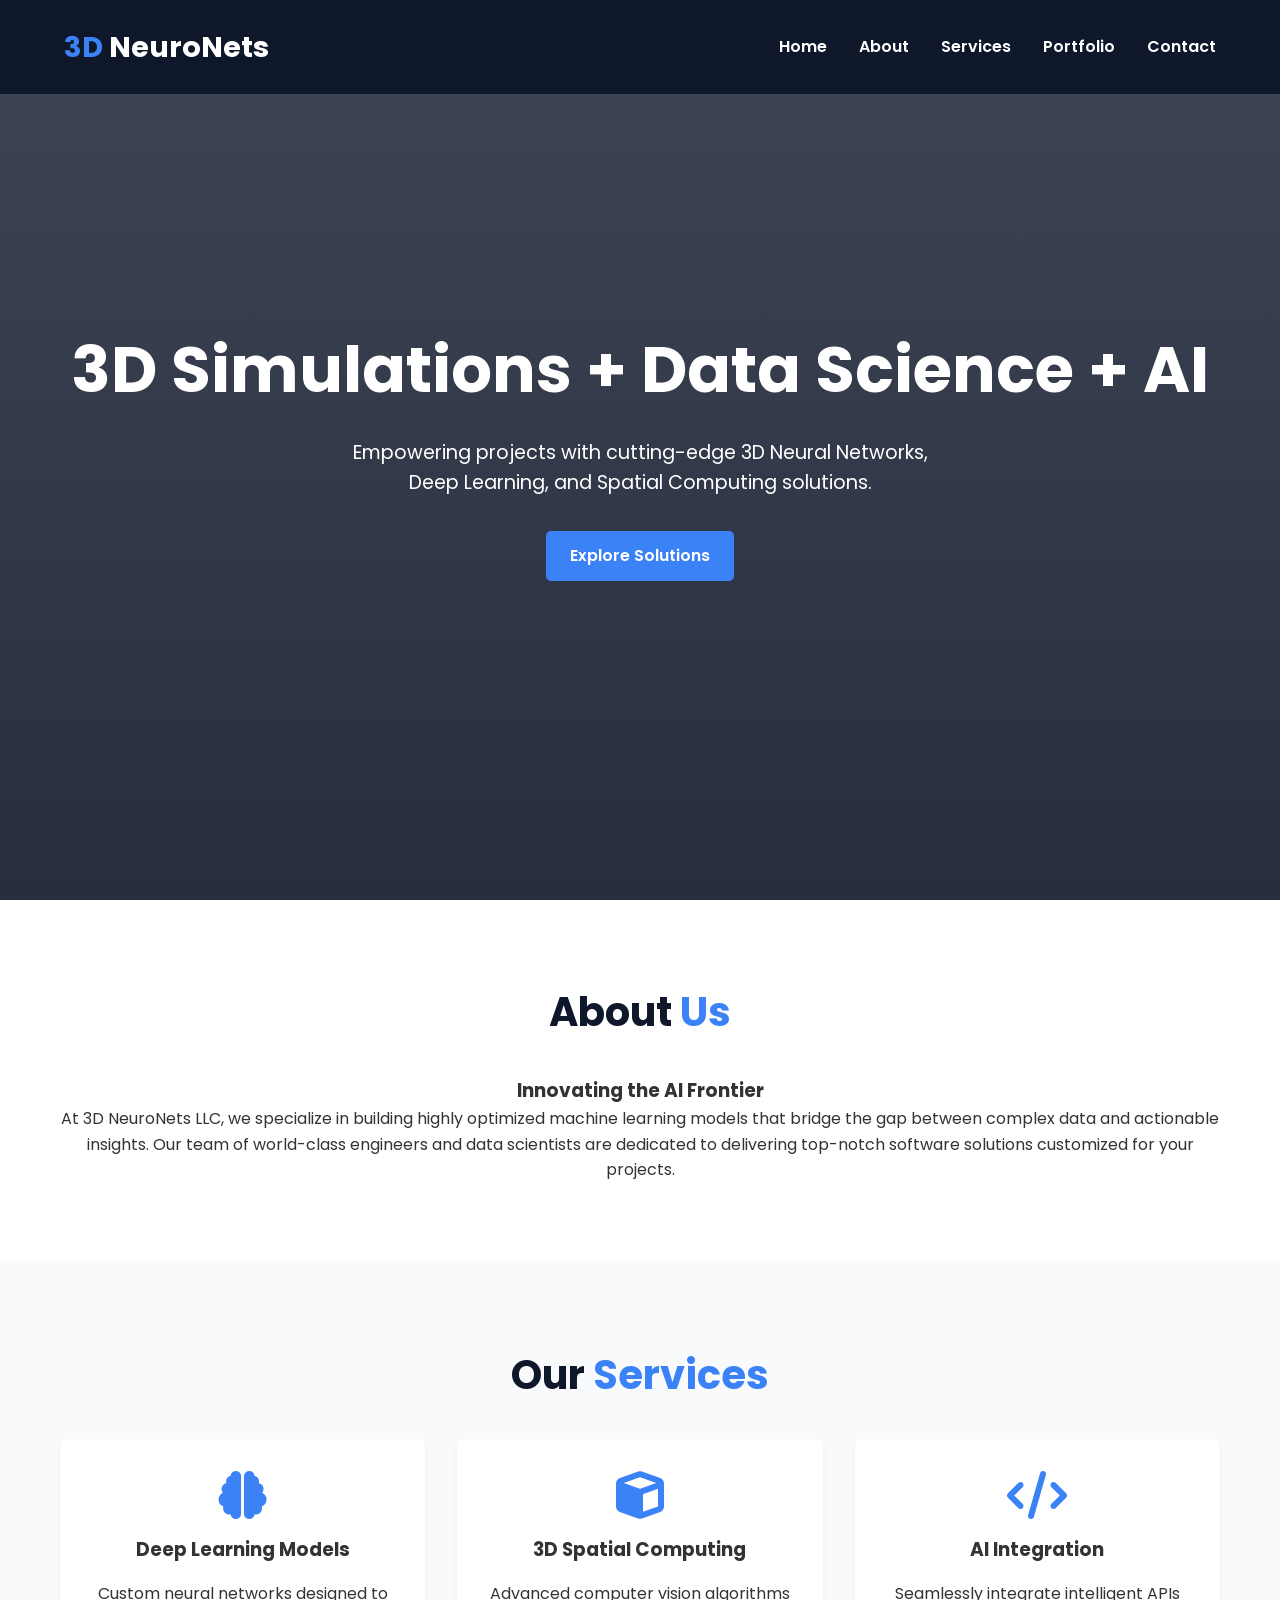
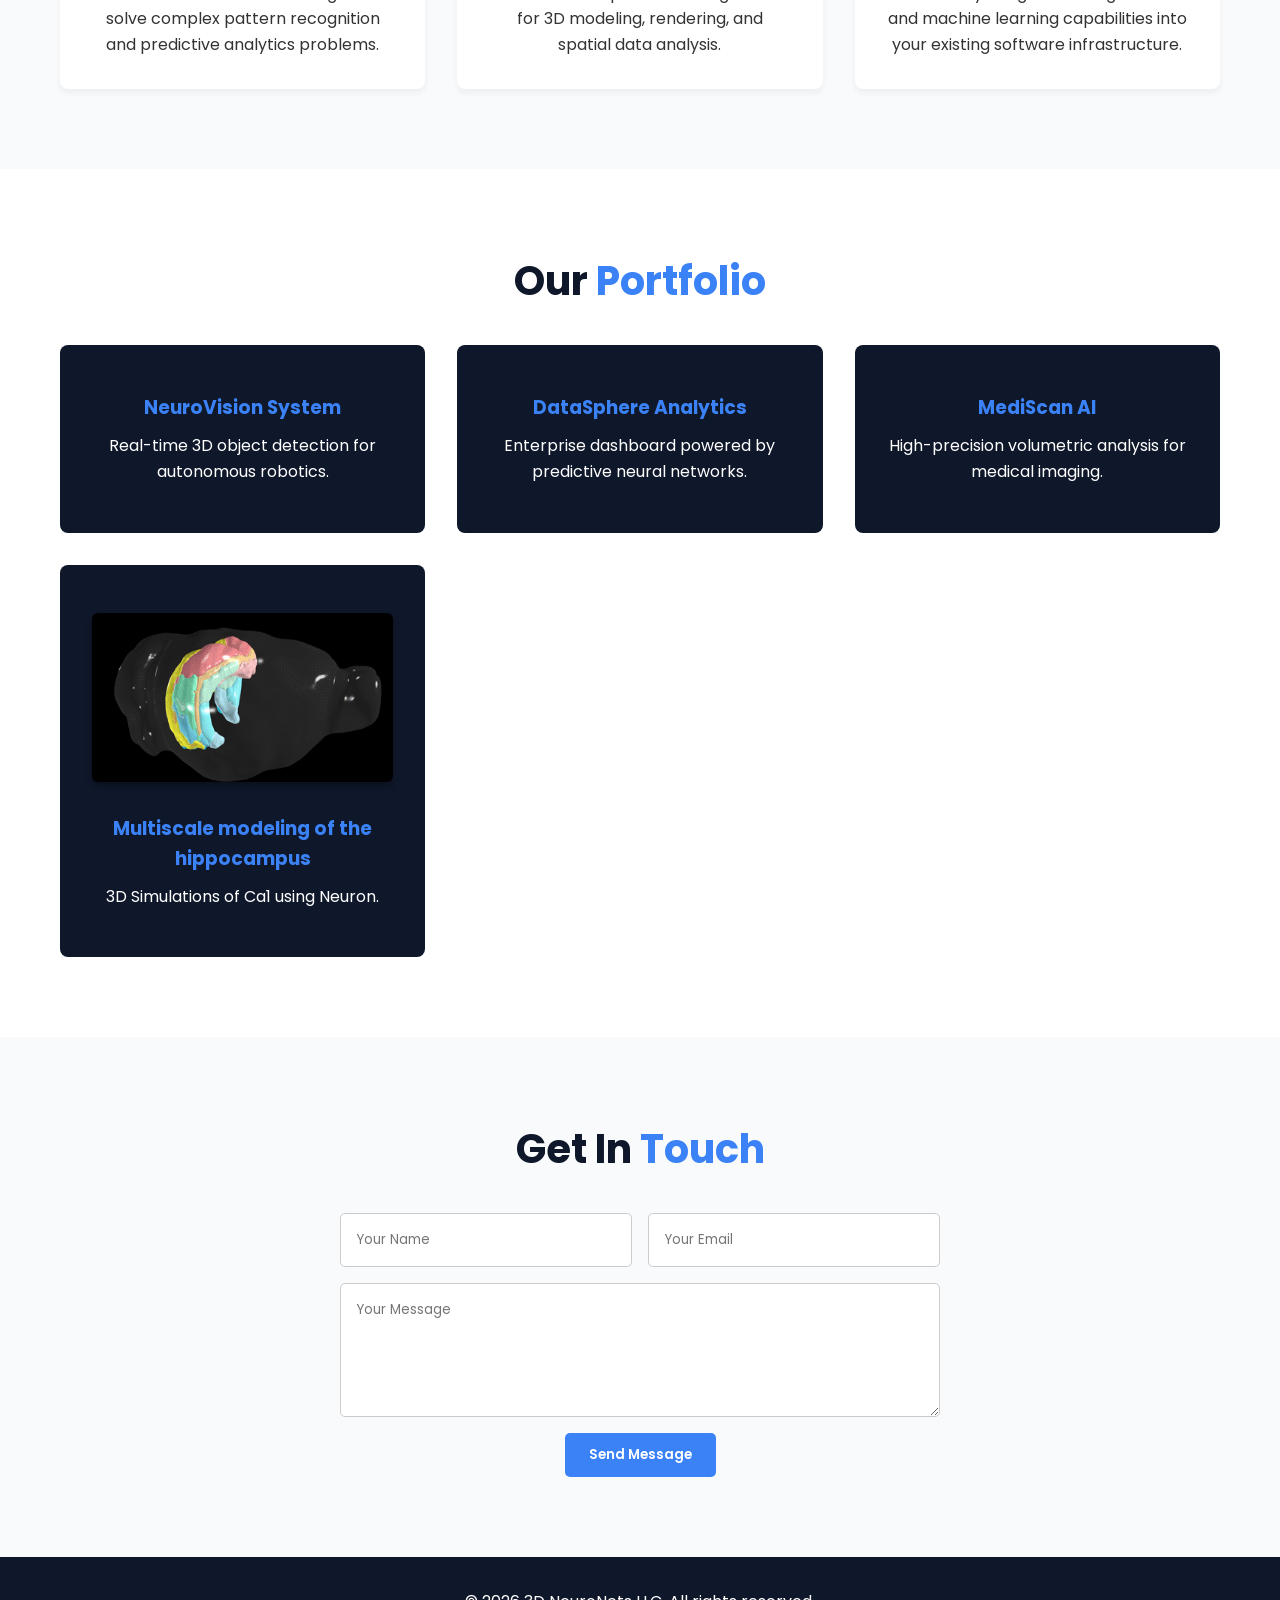
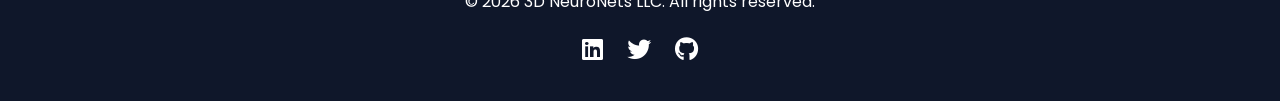
==== index.html @ 8de1674a "draft" ====
<!DOCTYPE html>
<html lang="en">
<head>
    <meta charset="UTF-8">
    <meta name="viewport" content="width=device-width, initial-scale=1.0">
    <title>3D NeuroNets LLC | Advanced AI Solutions</title>
    <link rel="stylesheet" href="css/style.css">
    <link rel="stylesheet" href="https://cdnjs.cloudflare.com/ajax/libs/font-awesome/6.4.0/css/all.min.css">
</head>
<body>

    <header>
        <nav class="navbar">
            <div class="logo">
                <h1><span>3D</span> NeuroNets</h1>
            </div>
            <ul class="nav-links">
                <li><a href="#home">Home</a></li>
                <li><a href="#about">About</a></li>
                <li><a href="#services">Services</a></li>
                <li><a href="#portfolio">Portfolio</a></li>
                <li><a href="#contact">Contact</a></li>
            </ul>
            <div class="burger">
                <div class="line1"></div>
                <div class="line2"></div>
                <div class="line3"></div>
            </div>
        </nav>
    </header>

    <section id="home" class="hero">
        <div class="hero-content">
            <h2>3D Simulations + Data Science + AI</h2>
            <p>Empowering projects with cutting-edge 3D Neural Networks, Deep Learning, and Spatial Computing solutions.</p>
            <a href="#services" class="btn">Explore Solutions</a>
        </div>
    </section>

    <section id="about" class="about">
        <div class="container">
            <h2 class="section-title">About <span>Us</span></h2>
            <div class="about-content">
                <div class="about-text">
                    <h3>Innovating the AI Frontier</h3>
                    <p>At 3D NeuroNets LLC, we specialize in building highly optimized machine learning models that bridge the gap between complex data and actionable insights. Our team of world-class engineers and data scientists are dedicated to delivering top-notch software solutions customized for your projects.</p>
                </div>
            </div>
        </div>
    </section>

    <section id="services" class="services bg-light">
        <div class="container">
            <h2 class="section-title">Our <span>Services</span></h2>
            <div class="grid-3">
                <div class="service-card">
                    <i class="fa-solid fa-brain"></i>
                    <h3>Deep Learning Models</h3>
                    <p>Custom neural networks designed to solve complex pattern recognition and predictive analytics problems.</p>
                </div>
                <div class="service-card">
                    <i class="fa-solid fa-cube"></i>
                    <h3>3D Spatial Computing</h3>
                    <p>Advanced computer vision algorithms for 3D modeling, rendering, and spatial data analysis.</p>
                </div>
                <div class="service-card">
                    <i class="fa-solid fa-code"></i>
                    <h3>AI Integration</h3>
                    <p>Seamlessly integrate intelligent APIs and machine learning capabilities into your existing software infrastructure.</p>
                </div>
            </div>
        </div>
    </section>

<section id="portfolio" class="portfolio">
        <div class="container">
            <h2 class="section-title">Our <span>Portfolio</span></h2>
            <div class="grid-3">
                
                <div class="portfolio-item">
                    <div class="portfolio-content">
                        <h3>NeuroVision System</h3>
                        <p>Real-time 3D object detection for autonomous robotics.</p>
                    </div>
                </div>
                
                <div class="portfolio-item">
                    <div class="portfolio-content">
                        <h3>DataSphere Analytics</h3>
                        <p>Enterprise dashboard powered by predictive neural networks.</p>
                    </div>
                </div>
                
                <div class="portfolio-item">
                    <div class="portfolio-content">
                        <h3>MediScan AI</h3>
                        <p>High-precision volumetric analysis for medical imaging.</p>
                    </div>
                </div>

                <div class="portfolio-item">
                    <img src="images/Hippocampus-low.gif" alt="Multiscale modeling of the hippocampus" class="portfolio-img">
                    <div class="portfolio-content">
                        <h3>Multiscale modeling of the hippocampus</h3>
                        <p>3D Simulations of Ca1 using Neuron.</p>
                    </div>
                </div>

            </div>
        </div>
    </section>

    <section id="contact" class="contact bg-light">
        <div class="container">
            <h2 class="section-title">Get In <span>Touch</span></h2>
            <form id="contact-form">
                <div class="form-group">
                    <input type="text" placeholder="Your Name" required>
                    <input type="email" placeholder="Your Email" required>
                </div>
                <div class="form-group">
                    <textarea placeholder="Your Message" rows="5" required></textarea>
                </div>
                <button type="submit" class="btn">Send Message</button>
            </form>
        </div>
    </section>

    <footer>
        <div class="container">
            <p>&copy; 2026 3D NeuroNets LLC. All rights reserved.</p>
            <div class="social-links">
                <a href="#"><i class="fa-brands fa-linkedin"></i></a>
                <a href="#"><i class="fa-brands fa-twitter"></i></a>
                <a href="#"><i class="fa-brands fa-github"></i></a>
            </div>
        </div>
    </footer>

    <script src="js/script.js"></script>
</body>
</html>
---- css/style.css ----
/* Google Fonts */
@import url('https://fonts.googleapis.com/css2?family=Poppins:wght@300;400;600;700&display=swap');

/* Variables */
:root {
    --primary-color: #0f172a;
    --secondary-color: #3b82f6;
    --text-color: #333;
    --bg-light: #f8fafc;
    --white: #ffffff;
}

/* Base Styles */
* {
    margin: 0;
    padding: 0;
    box-sizing: border-box;
    font-family: 'Poppins', sans-serif;
}

html { scroll-behavior: smooth; }

body { color: var(--text-color); line-height: 1.6; }

a { text-decoration: none; color: var(--white); }

ul { list-style: none; }

.container { max-width: 1200px; margin: 0 auto; padding: 0 20px; text-align: center; }

.section-title { font-size: 2.5rem; margin-bottom: 2rem; color: var(--primary-color); }
.section-title span { color: var(--secondary-color); }

.bg-light { background: var(--bg-light); }
.grid-3 { display: grid; grid-template-columns: repeat(auto-fit, minmax(300px, 1fr)); gap: 2rem; }

/* Buttons */
.btn {
    display: inline-block;
    padding: 12px 24px;
    background: var(--secondary-color);
    color: var(--white);
    border: none;
    border-radius: 5px;
    cursor: pointer;
    font-weight: 600;
    transition: background 0.3s;
}
.btn:hover { background: #2563eb; }

/* Navigation */
header {
    background: var(--primary-color);
    position: fixed;
    width: 100%;
    top: 0;
    z-index: 100;
}

.navbar {
    display: flex;
    justify-content: space-between;
    align-items: center;
    padding: 1.5rem 5%;
}

.logo h1 { color: var(--white); font-size: 1.8rem; }
.logo span { color: var(--secondary-color); }

.nav-links { display: flex; gap: 2rem; }
.nav-links a { transition: color 0.3s; font-weight: 600; }
.nav-links a:hover { color: var(--secondary-color); }

.burger { display: none; cursor: pointer; }
.burger div {
    width: 25px; height: 3px; background-color: var(--white); margin: 5px; transition: all 0.3s ease;
}

/* Hero Section */
.hero {
    height: 100vh;
    background: linear-gradient(rgba(15, 23, 42, 0.8), rgba(15, 23, 42, 0.9)), url('https://images.unsplash.com/photo-1620712943543-bcc4688e7485?q=80&w=2000&auto=format&fit=crop') center/cover;
    display: flex;
    justify-content: center;
    align-items: center;
    text-align: center;
    color: var(--white);
    padding-top: 80px;
}
.hero-content h2 { font-size: 4rem; margin-bottom: 1rem; }
.hero-content p { font-size: 1.2rem; margin-bottom: 2rem; max-width: 600px; margin-left: auto; margin-right: auto; }

/* General Section Padding */
section { padding: 5rem 0; }

/* Services */
.service-card {
    background: var(--white);
    padding: 2rem;
    border-radius: 8px;
    box-shadow: 0 4px 6px rgba(0,0,0,0.05);
    transition: transform 0.3s;
}
.service-card:hover { transform: translateY(-10px); }
.service-card i { font-size: 3rem; color: var(--secondary-color); margin-bottom: 1rem; }
.service-card h3 { margin-bottom: 1rem; }

/* Portfolio */
.portfolio-item {
    background: var(--primary-color);
    color: var(--white);
    padding: 3rem 2rem;
    border-radius: 8px;
    transition: transform 0.3s;
}
/* Add this to handle the new GIF/Images in the portfolio */
.portfolio-img {
    width: 100%;
    border-radius: 6px;
    margin-bottom: 1.5rem;
    object-fit: cover;
    box-shadow: 0 4px 6px rgba(0,0,0,0.3);
}
.portfolio-item:hover { transform: scale(1.05); }
.portfolio-item h3 { color: var(--secondary-color); margin-bottom: 10px; }

/* Contact Form */
#contact-form { max-width: 600px; margin: 0 auto; }
.form-group { display: flex; gap: 1rem; margin-bottom: 1rem; flex-wrap: wrap; }
.form-group input, .form-group textarea {
    flex: 1; padding: 1rem; border: 1px solid #ccc; border-radius: 5px; min-width: 250px; outline: none;
}
.form-group textarea { width: 100%; resize: vertical; }

/* Footer */
footer { background: var(--primary-color); color: var(--white); padding: 2rem 0; text-align: center; }
.social-links { margin-top: 1rem; }
.social-links a { color: var(--white); font-size: 1.5rem; margin: 0 10px; transition: color 0.3s; }
.social-links a:hover { color: var(--secondary-color); }

/* Mobile Responsiveness */
@media screen and (max-width: 768px) {
    .nav-links {
        position: absolute;
        right: 0px;
        height: 92vh;
        top: 8vh;
        background-color: var(--primary-color);
        display: flex;
        flex-direction: column;
        align-items: center;
        width: 100%;
        transform: translateX(100%);
        transition: transform 0.5s ease-in;
    }
    .nav-links li { opacity: 0; margin: 2rem 0; }
    .burger { display: block; }
    .hero-content h2 { font-size: 2.5rem; }
}

.nav-active { transform: translateX(0%); }

@keyframes navLinkFade {
    from { opacity: 0; transform: translateX(50px); }
    to { opacity: 1; transform: translateX(0); }
}

.toggle .line1 { transform: rotate(-45deg) translate(-5px, 6px); }
.toggle .line2 { opacity: 0; }
.toggle .line3 { transform: rotate(45deg) translate(-5px, -6px); }
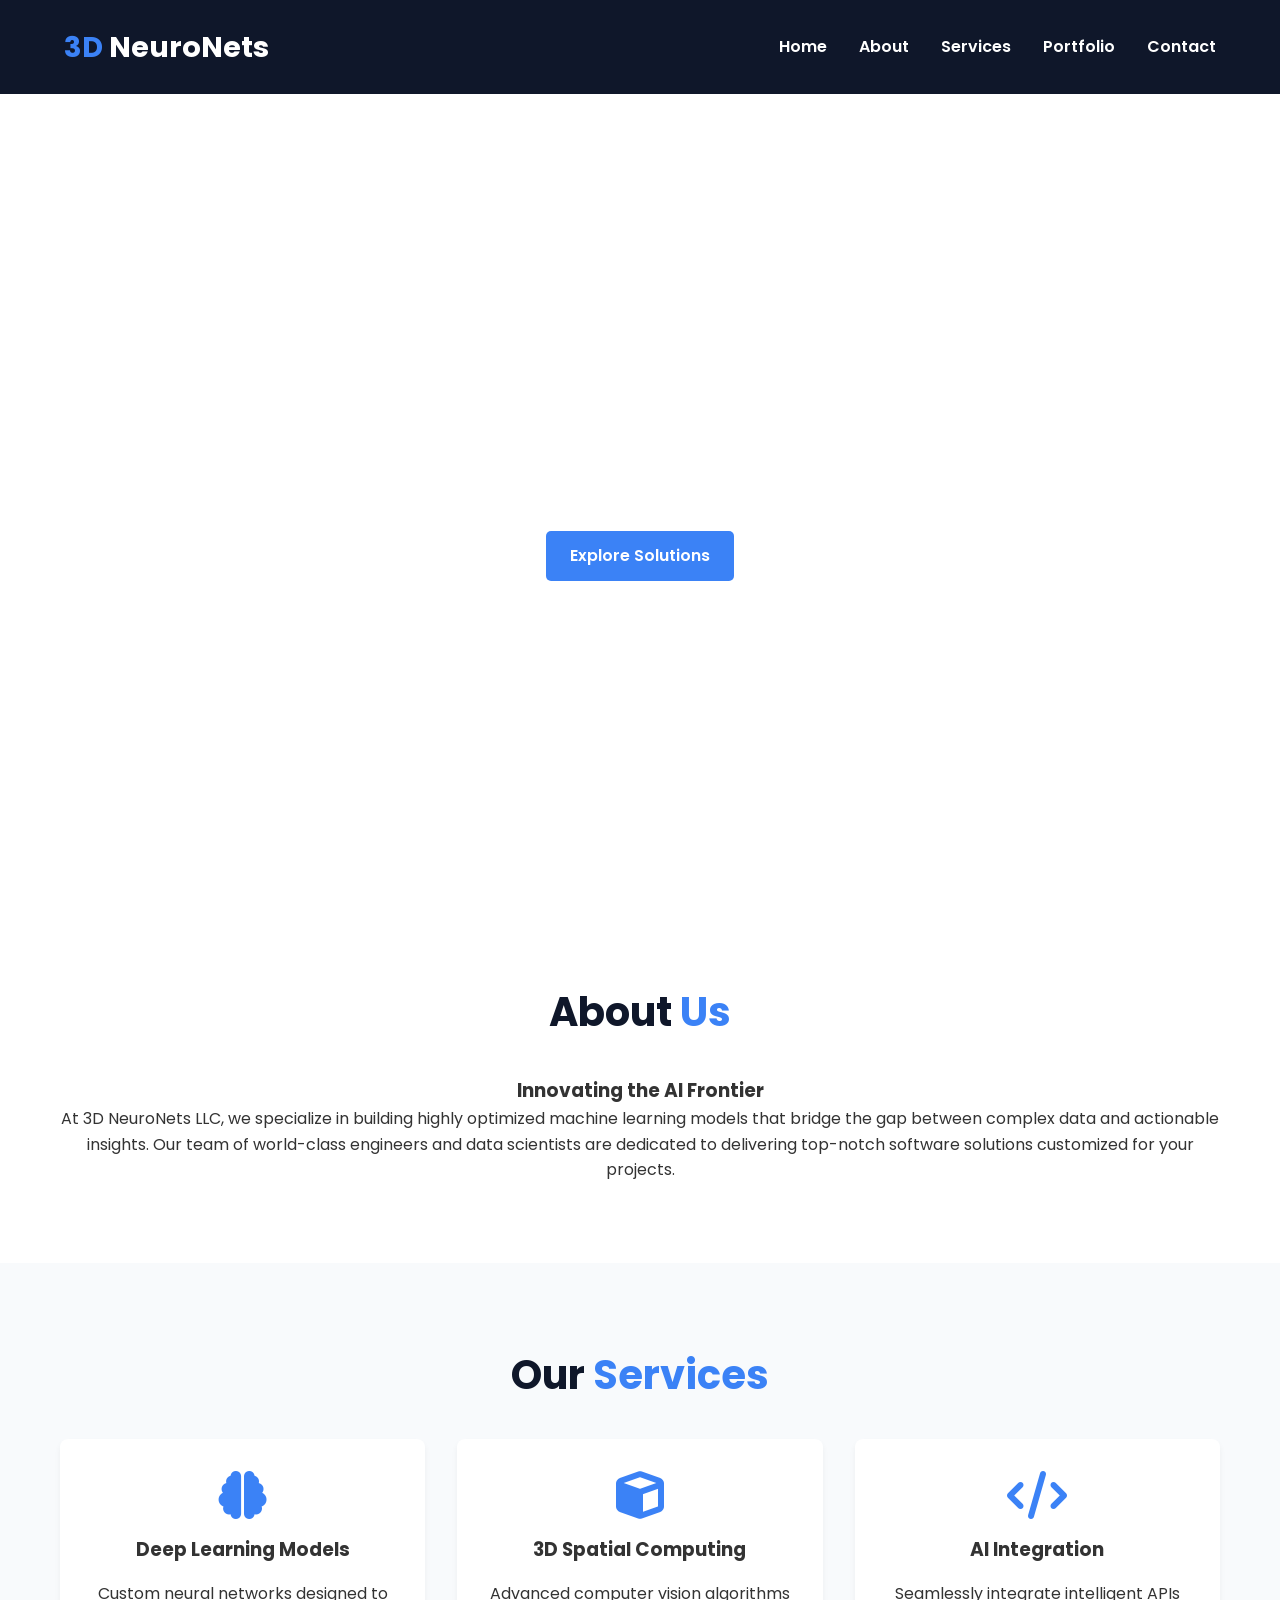
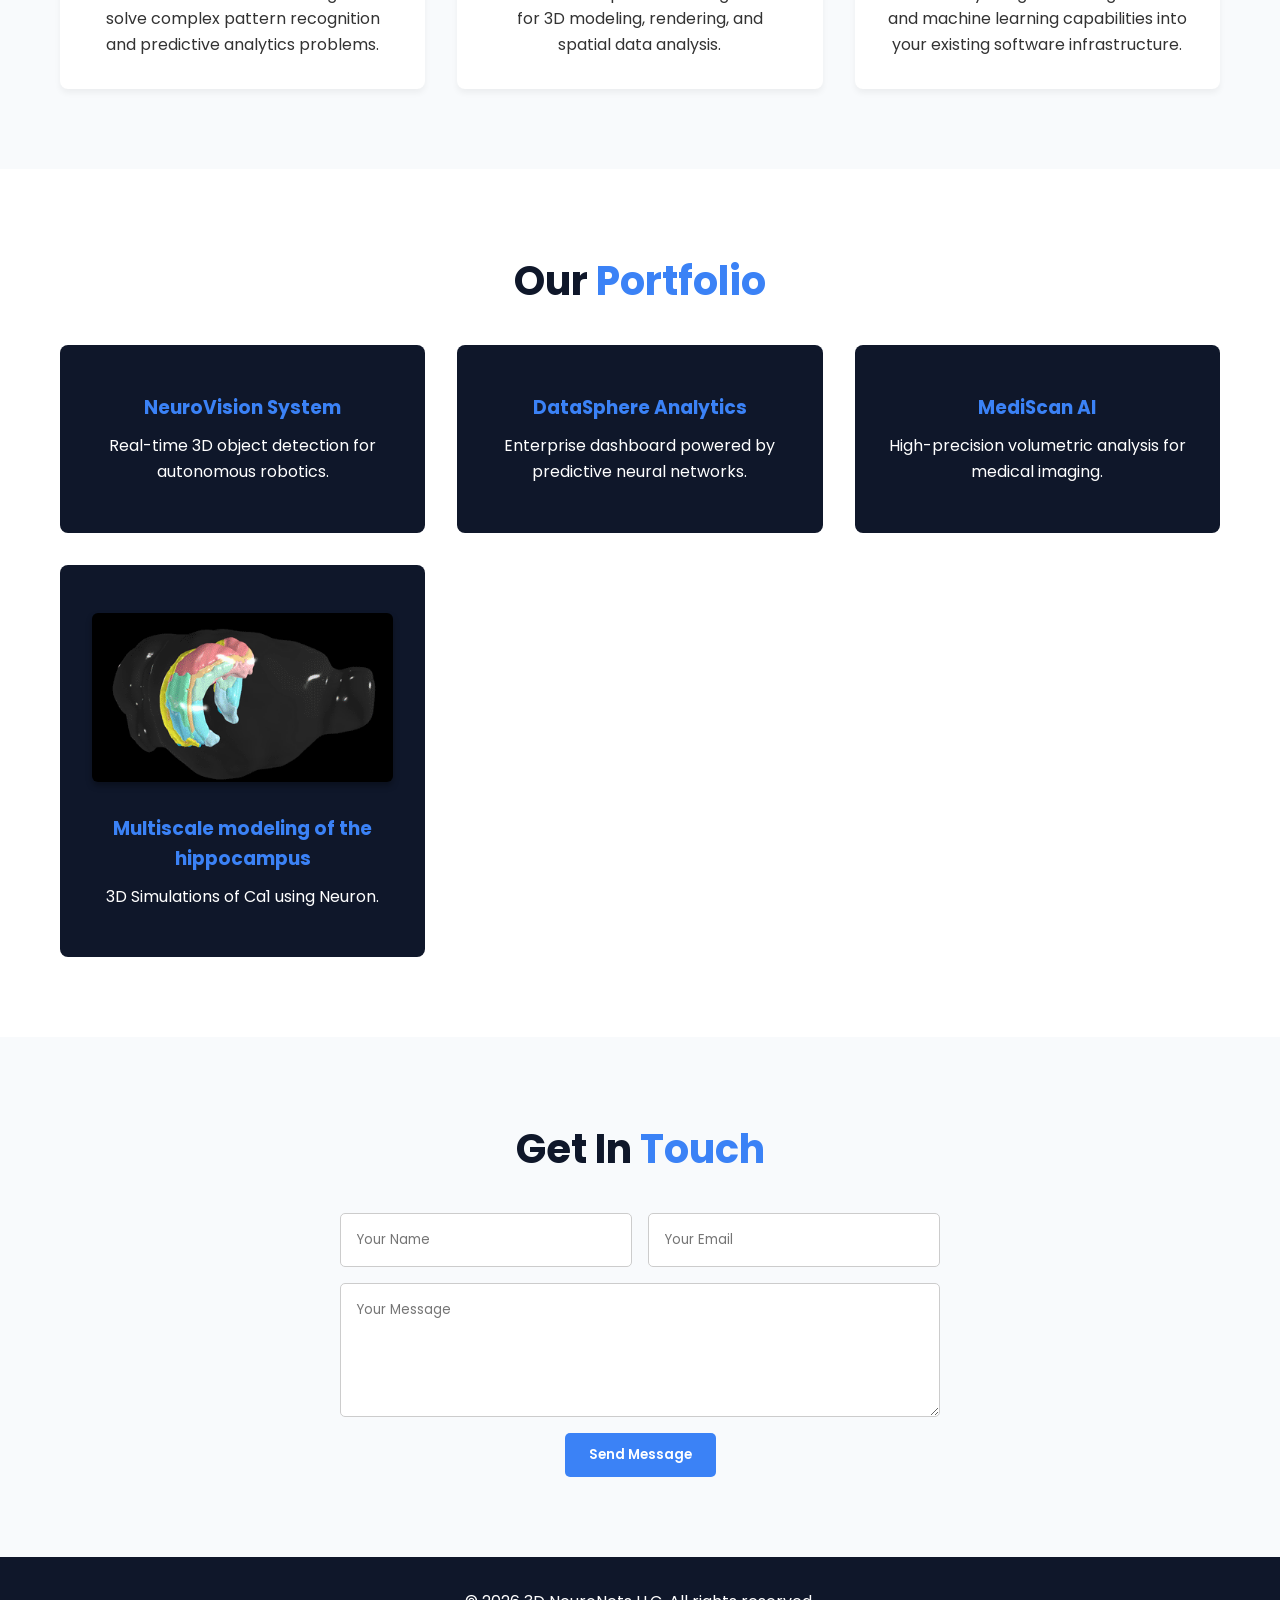
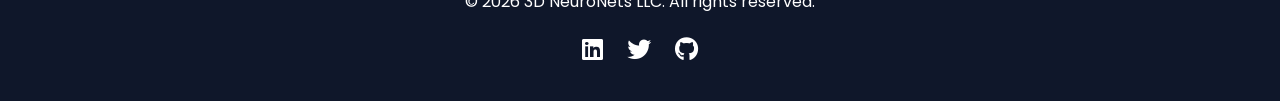
==== commit f8075cfb: "draft" ====
--- a/index.html
+++ b/index.html
@@ -3,7 +3,7 @@
 <head>
     <meta charset="UTF-8">
     <meta name="viewport" content="width=device-width, initial-scale=1.0">
-    <title>3D NeuroNets LLC | Advanced AI Solutions</title>
+    <title>3D NeuroNets LLC | Advanced Solutions For Your Projects</title>
     <link rel="stylesheet" href="css/style.css">
     <link rel="stylesheet" href="https://cdnjs.cloudflare.com/ajax/libs/font-awesome/6.4.0/css/all.min.css">
 </head>
--- a/css/style.css
+++ b/css/style.css
@@ -79,7 +79,10 @@
 /* Hero Section */
 .hero {
     height: 100vh;
-    background: linear-gradient(rgba(15, 23, 42, 0.8), rgba(15, 23, 42, 0.9)), url('https://images.unsplash.com/photo-1620712943543-bcc4688e7485?q=80&w=2000&auto=format&fit=crop') center/cover;
+    /* The background is now handled by the animation below */
+    background-position: center;
+    background-size: cover;
+    animation: alternateBackground 10s infinite;
     display: flex;
     justify-content: center;
     align-items: center;
@@ -87,6 +90,17 @@
     color: var(--white);
     padding-top: 80px;
 }
+
+/* 10 second total loop = 5 seconds per GIF */
+@keyframes alternateBackground {
+    0%, 49.99% {
+        background-image: linear-gradient(rgba(15, 23, 42, 0.8), rgba(15, 23, 42, 0.9)), url('../images/init1.gif');
+    }
+    50%, 100% {
+        background-image: linear-gradient(rgba(15, 23, 42, 0.8), rgba(15, 23, 42, 0.9)), url('../images/init2.gif');
+    }
+}
+
 .hero-content h2 { font-size: 4rem; margin-bottom: 1rem; }
 .hero-content p { font-size: 1.2rem; margin-bottom: 2rem; max-width: 600px; margin-left: auto; margin-right: auto; }
 
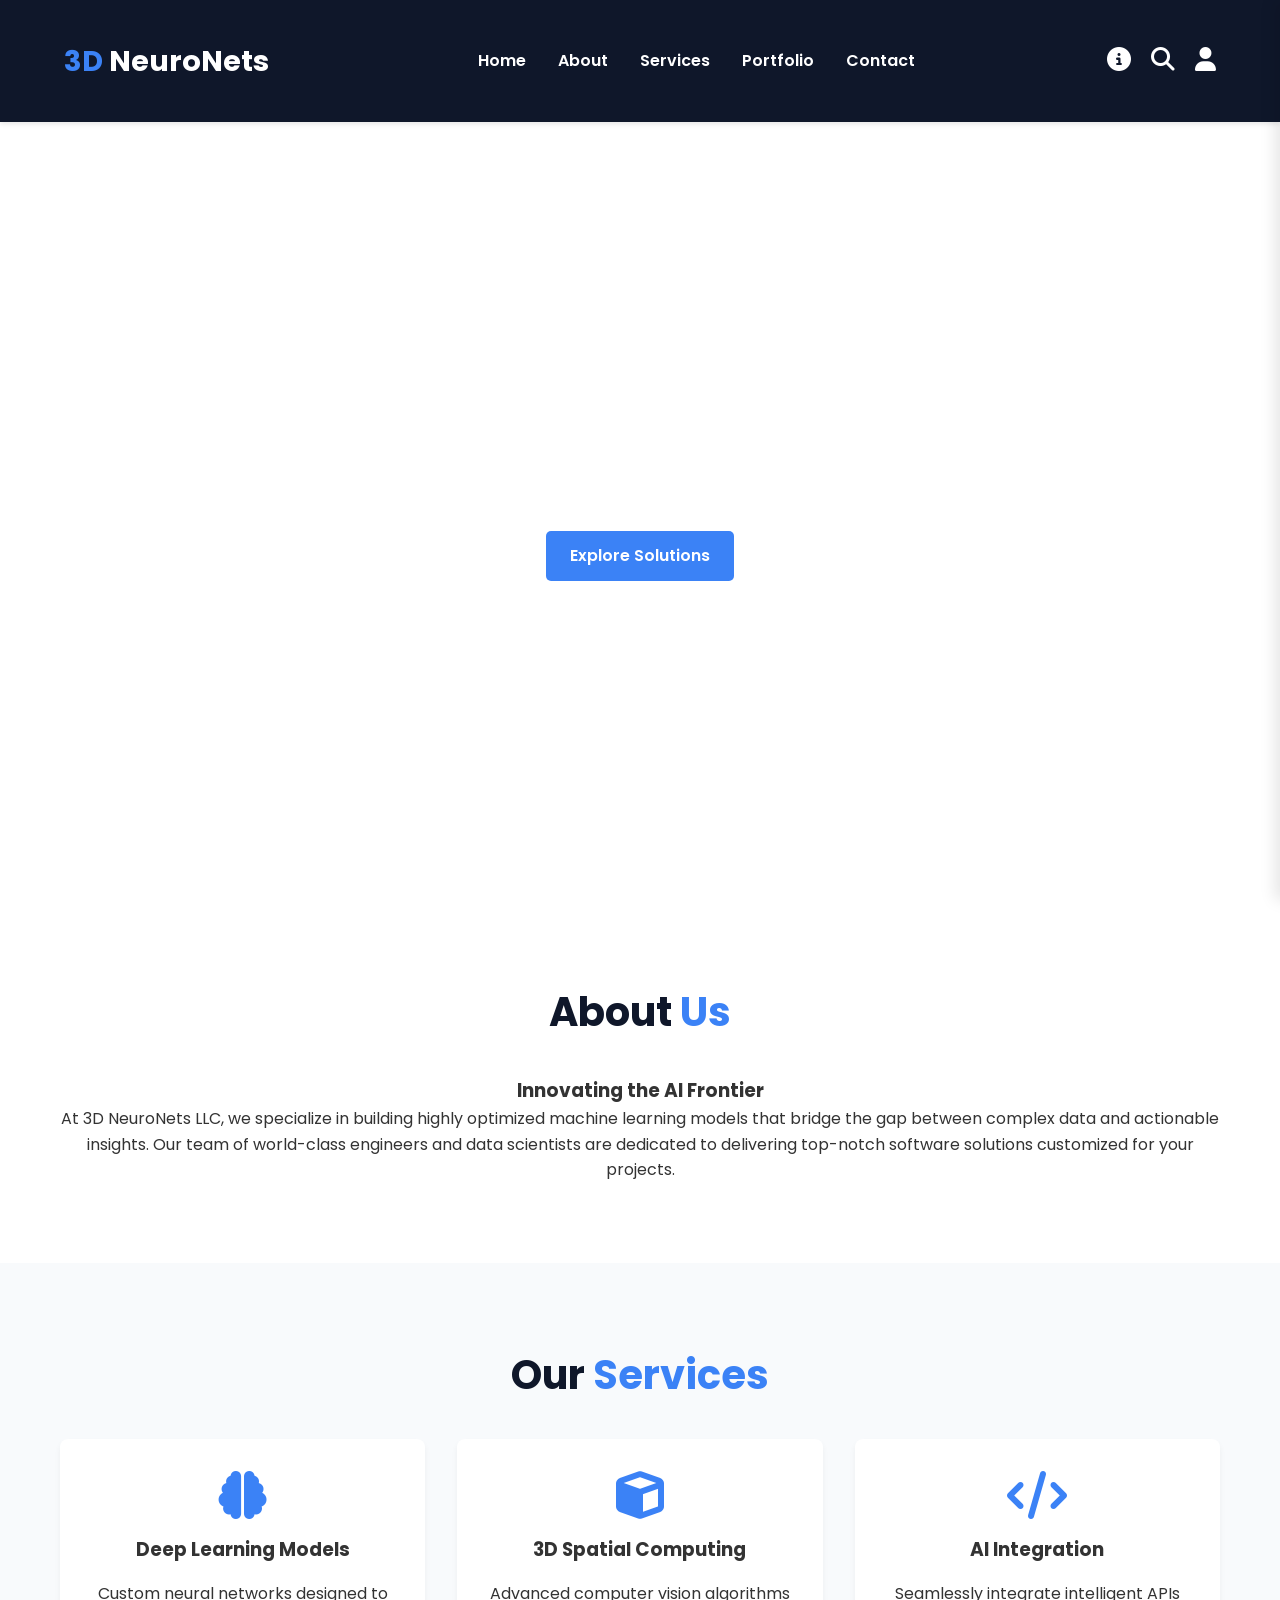
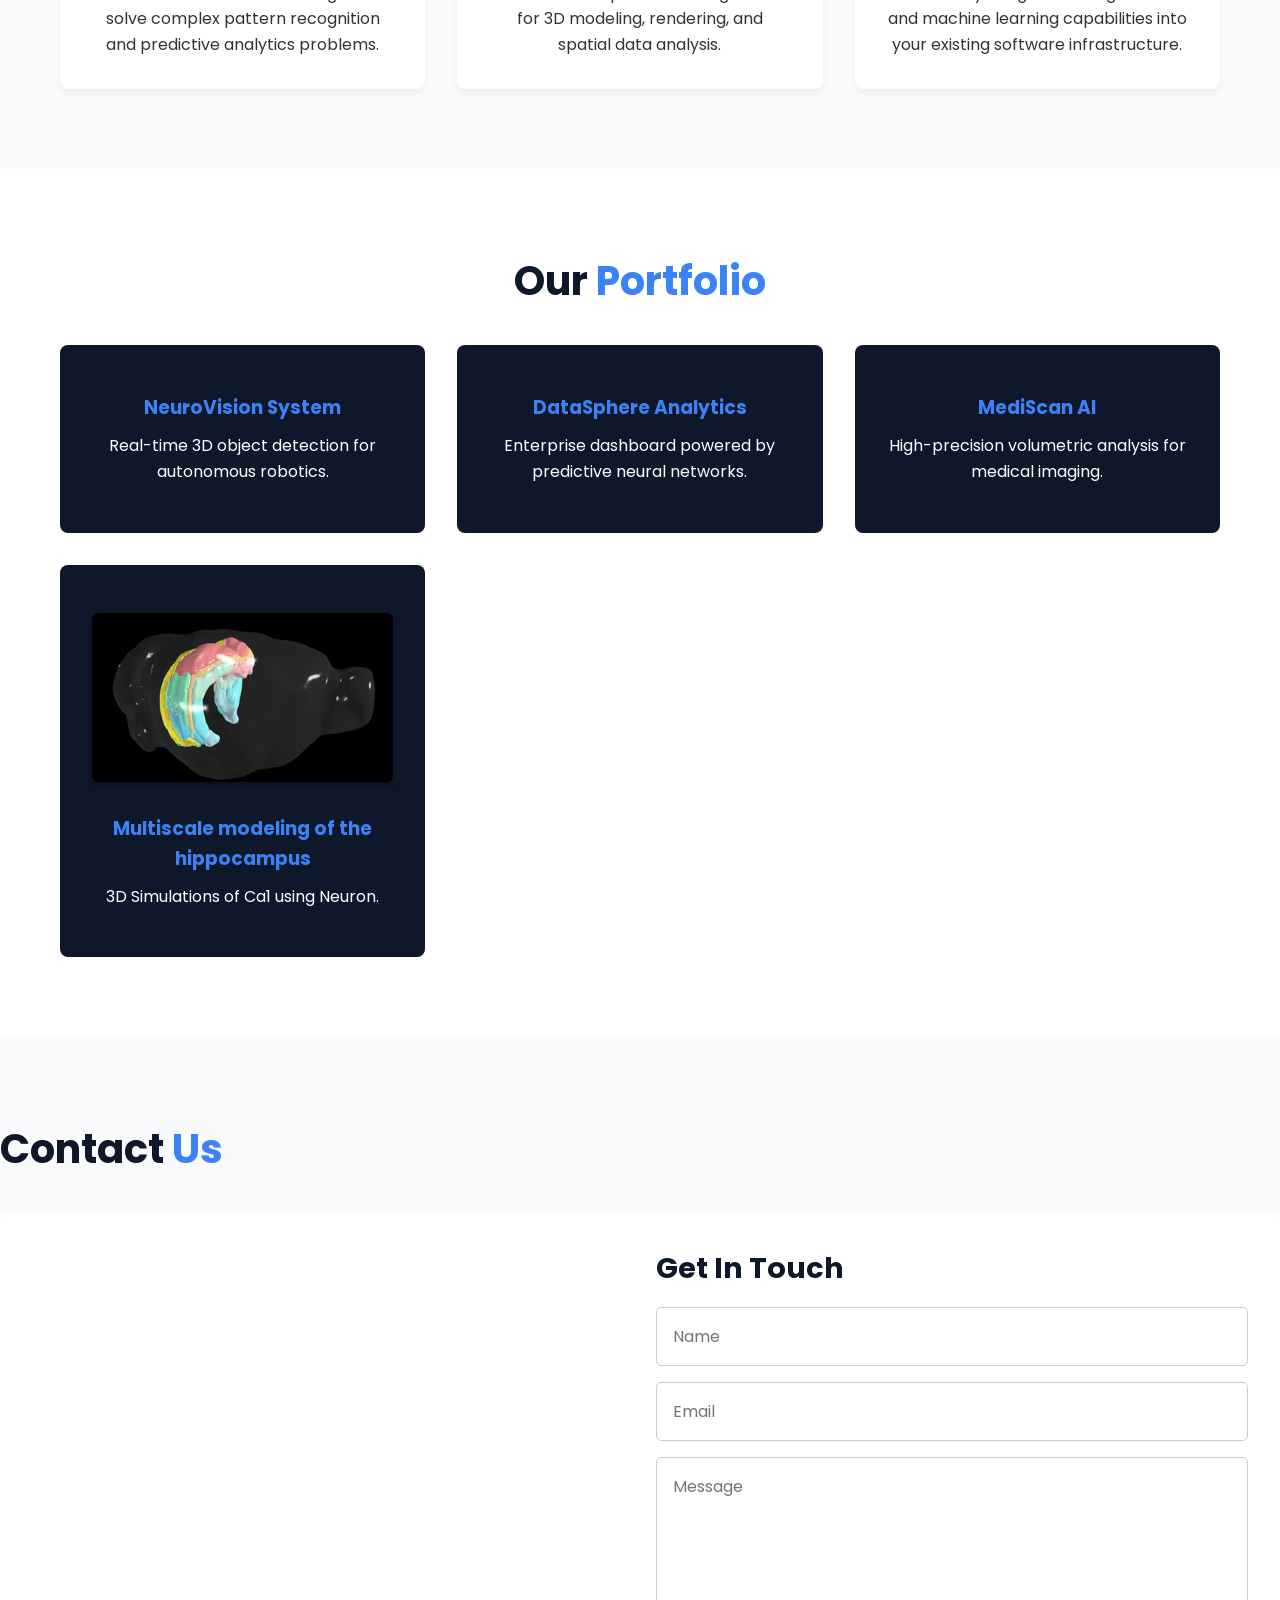
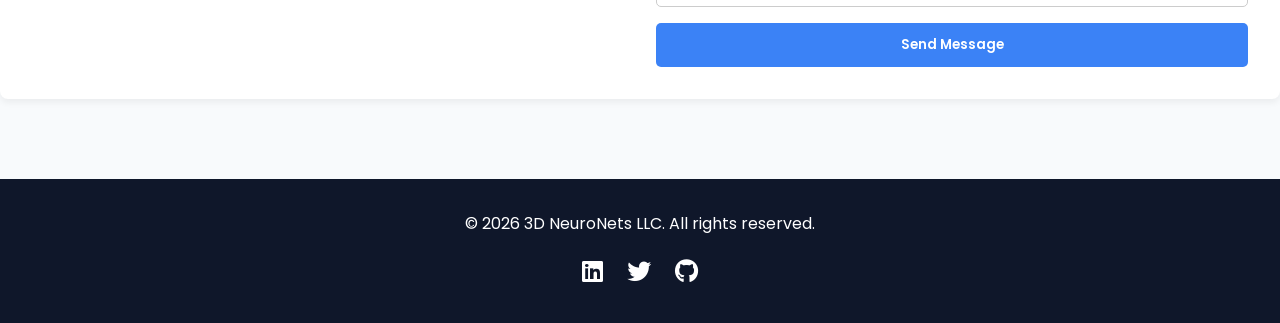
==== commit 8ced51d4: "draft" ====
--- a/index.html
+++ b/index.html
@@ -9,25 +9,70 @@
 </head>
 <body>
 
-    <header>
+<header class="header">
+        <a href="#" class="logo"><span>3D</span> NeuroNets</a>
+
         <nav class="navbar">
-            <div class="logo">
-                <h1><span>3D</span> NeuroNets</h1>
+            <a href="#home">Home</a>
+            <a href="#about">About</a>
+            <a href="#services">Services</a>
+            <a href="#portfolio">Portfolio</a>
+            <a href="#contact">Contact</a>
+        </nav>
+
+        <div class="icons">
+            <div id="menu-btn" class="fas fa-bars"></div>
+            <div id="info-btn" class="fas fa-info-circle"></div>
+            <div id="search-btn" class="fas fa-search"></div>
+            <div id="login-btn" class="fas fa-user"></div>
+        </div>
+
+        <form action="" class="search-form">
+            <input type="search" name="" placeholder="search here..." id="search-box" />
+            <label for="search-box" class="fas fa-search"></label>
+        </form>
+
+        <form action="" class="login-form">
+            <h3>Login Form</h3>
+            <input type="email" placeholder="enter your email" class="box" />
+            <input type="password" placeholder="enter your password" class="box" />
+            <div class="flex">
+                <input type="checkbox" name="" id="remember-me" />
+                <label for="remember-me">remember me</label>
+                <a href="#">forgot password?</a>
             </div>
-            <ul class="nav-links">
-                <li><a href="#home">Home</a></li>
-                <li><a href="#about">About</a></li>
-                <li><a href="#services">Services</a></li>
-                <li><a href="#portfolio">Portfolio</a></li>
-                <li><a href="#contact">Contact</a></li>
-            </ul>
-            <div class="burger">
-                <div class="line1"></div>
-                <div class="line2"></div>
-                <div class="line3"></div>
-            </div>
-        </nav>
+            <input type="submit" value="login now" class="btn" />
+            <p>don't have an account? <a href="#">create one!</a></p>
+        </form>
     </header>
+
+    <div class="contact-info">
+        <div id="close-contact-info" class="fas fa-times"></div>
+
+        <div class="info">
+            <i class="fas fa-phone"></i>
+            <h3>Phone Number</h3>
+            <p>+222-111-4444</p>
+            <p>+111-222-3333</p>
+        </div>
+
+        <div class="info">
+            <i class="fas fa-envelope"></i>
+            <h3>Email Address</h3>
+            <p>3dneuronets@gmail.com</p>
+        </div>
+
+        <div class="info">
+            <i class="fas fa-map-marker-alt"></i>
+            <h3>1309 Coffeen Avenue, Ste 1200</h3>
+            <p>Sheridan, WY 82801</p>
+        </div>
+
+        <div class="share">
+            <a href="https://www.instagram.com/3dneuronets/" class="fab fa-instagram"></a>
+            <a href="https://www.linkedin.com/in/3dneuronets" class="fab fa-linkedin"></a>
+        </div>
+    </div>
 
     <section id="home" class="hero">
         <div class="hero-content">
@@ -110,18 +155,23 @@
         </div>
     </section>
 
-    <section id="contact" class="contact bg-light">
-        <div class="container">
-            <h2 class="section-title">Get In <span>Touch</span></h2>
-            <form id="contact-form">
-                <div class="form-group">
-                    <input type="text" placeholder="Your Name" required>
-                    <input type="email" placeholder="Your Email" required>
-                </div>
-                <div class="form-group">
-                    <textarea placeholder="Your Message" rows="5" required></textarea>
-                </div>
-                <button type="submit" class="btn">Send Message</button>
+    <section class="contact bg-light" id="contact">
+        <h2 class="section-title">Contact <span>Us</span></h2>
+
+        <div class="row">
+            <iframe
+                class="map"
+                src="https://maps.google.com/maps?q=1309%20Coffeen%20Avenue,%20Ste%201200,%20Sheridan,%20WY%2082801&t=&z=15&ie=UTF8&iwloc=&output=embed"
+                allowfullscreen=""
+                loading="lazy"
+            ></iframe>
+
+            <form action="">
+                <h3>Get In Touch</h3>
+                <input type="text" placeholder="Name" class="box" required />
+                <input type="email" placeholder="Email" class="box" required />
+                <textarea name="" placeholder="Message" class="box" cols="30" rows="10" required></textarea>
+                <input type="submit" value="Send Message" class="btn" />
             </form>
         </div>
     </section>
@@ -130,9 +180,9 @@
         <div class="container">
             <p>&copy; 2026 3D NeuroNets LLC. All rights reserved.</p>
             <div class="social-links">
-                <a href="#"><i class="fa-brands fa-linkedin"></i></a>
-                <a href="#"><i class="fa-brands fa-twitter"></i></a>
-                <a href="#"><i class="fa-brands fa-github"></i></a>
+                <a href="https://www.linkedin.com/in/3dneuronets"><i class="fa-brands fa-linkedin"></i></a>
+                <a href="https://www.twitter.com/3dneuronets"><i class="fa-brands fa-twitter"></i></a>
+                <a href="https://www.github.com/3dneuronets"><i class="fa-brands fa-github"></i></a>
             </div>
         </div>
     </footer>
--- a/css/style.css
+++ b/css/style.css
@@ -18,7 +18,10 @@
     font-family: 'Poppins', sans-serif;
 }
 
-html { scroll-behavior: smooth; }
+html { 
+    scroll-behavior: smooth; 
+    scroll-padding-top: 100px; /* This creates a buffer for your fixed header */
+}
 
 body { color: var(--text-color); line-height: 1.6; }
 
@@ -181,4 +184,147 @@
 
 .toggle .line1 { transform: rotate(-45deg) translate(-5px, 6px); }
 .toggle .line2 { opacity: 0; }
-.toggle .line3 { transform: rotate(45deg) translate(-5px, -6px); }+.toggle .line3 { transform: rotate(45deg) translate(-5px, -6px); }
+
+/* Update Header & Navbar */
+.header {
+    display: flex;
+    justify-content: space-between;
+    align-items: center;
+    padding: 1.5rem 5%;
+    background: var(--primary-color);
+    position: fixed;
+    top: 0; left: 0; right: 0;
+    z-index: 1000;
+    box-shadow: 0 2px 5px rgba(0,0,0,0.1);
+}
+
+.header .logo { font-size: 1.8rem; font-weight: bold; }
+.header .logo span { color: var(--secondary-color); }
+.header .navbar a { margin-left: 2rem; font-weight: 600; transition: color 0.3s; }
+.header .navbar a:hover { color: var(--secondary-color); }
+
+/* Header Icons */
+.header .icons div {
+    font-size: 1.5rem;
+    color: var(--white);
+    cursor: pointer;
+    margin-left: 1rem;
+    transition: color 0.3s;
+}
+.header .icons div:hover { color: var(--secondary-color); }
+#menu-btn { display: none; }
+
+/* Search Form */
+.header .search-form {
+    position: absolute;
+    top: 110%; right: 5%;
+    background: var(--white);
+    width: 300px;
+    height: 3rem;
+    display: flex;
+    align-items: center;
+    border-radius: 5px;
+    box-shadow: 0 4px 6px rgba(0,0,0,0.1);
+    transform: scaleY(0);
+    transform-origin: top;
+    transition: transform 0.3s ease;
+}
+.header .search-form.active { transform: scaleY(1); }
+.header .search-form input {
+    width: 100%; height: 100%;
+    padding: 0 1rem; border: none; outline: none; border-radius: 5px;
+}
+.header .search-form label {
+    cursor: pointer; padding-right: 1rem; color: var(--primary-color);
+}
+
+/* Login Form */
+.header .login-form {
+    position: absolute;
+    top: 110%; right: 5%;
+    width: 350px;
+    background: var(--white);
+    padding: 2rem;
+    border-radius: 5px;
+    box-shadow: 0 4px 6px rgba(0,0,0,0.1);
+    transform: scaleY(0);
+    transform-origin: top;
+    transition: transform 0.3s ease;
+}
+.header .login-form.active { transform: scaleY(1); }
+.header .login-form h3 { color: var(--primary-color); text-transform: uppercase; margin-bottom: 1rem; }
+.header .login-form .box {
+    width: 100%; margin-bottom: 1rem; border: 1px solid #ccc;
+    padding: 10px; border-radius: 5px; outline: none;
+}
+.header .login-form .flex {
+    display: flex; justify-content: space-between; align-items: center;
+    font-size: 0.9rem; margin-bottom: 1rem; color: var(--text-color);
+}
+.header .login-form .flex a { color: var(--secondary-color); }
+.header .login-form p { color: var(--text-color); margin-top: 1rem; font-size: 0.9rem; }
+.header .login-form p a { color: var(--secondary-color); }
+
+/* Contact Info Sidebar */
+.contact-info {
+    position: fixed;
+    top: 0; right: -350px;
+    width: 350px;
+    height: 100%;
+    background: var(--white);
+    z-index: 1100;
+    padding: 2rem;
+    box-shadow: -5px 0 15px rgba(0,0,0,0.1);
+    transition: right 0.4s ease;
+    display: flex;
+    flex-direction: column;
+    gap: 2rem;
+}
+.contact-info.active { right: 0; }
+#close-contact-info {
+    font-size: 2rem; cursor: pointer; color: var(--primary-color);
+    position: absolute; top: 1rem; right: 1.5rem;
+}
+.contact-info .info i {
+    font-size: 2rem; color: var(--secondary-color); margin-bottom: 0.5rem;
+}
+.contact-info .info h3 { color: var(--primary-color); font-size: 1.2rem; }
+.contact-info .info p { color: var(--text-color); font-size: 0.9rem; }
+.contact-info .share { display: flex; gap: 1rem; }
+.contact-info .share a {
+    height: 40px; width: 40px;
+    background: var(--primary-color);
+    color: var(--white);
+    display: flex; justify-content: center; align-items: center;
+    border-radius: 50%; transition: background 0.3s;
+}
+.contact-info .share a:hover { background: var(--secondary-color); }
+
+/* Contact Section Map & Form */
+.contact .row {
+    display: flex; flex-wrap: wrap; gap: 2rem;
+    background: var(--white); padding: 2rem; border-radius: 8px;
+    box-shadow: 0 4px 6px rgba(0,0,0,0.05);
+}
+.contact .row .map { flex: 1 1 400px; width: 100%; border: none; border-radius: 8px; }
+.contact .row form { flex: 1 1 400px; display: flex; flex-direction: column; gap: 1rem; }
+.contact .row form h3 { font-size: 1.8rem; color: var(--primary-color); }
+.contact .row form .box {
+    padding: 1rem; border: 1px solid #ccc; border-radius: 5px; outline: none; font-size: 1rem;
+}
+.contact .row form textarea { resize: none; height: 150px; }
+
+/* Responsive Overrides */
+@media screen and (max-width: 768px) {
+    #menu-btn { display: inline-block; }
+    .header .navbar {
+        position: absolute; top: 99%; left: 0; right: 0;
+        background: var(--white);
+        border-top: 1px solid rgba(0,0,0,0.1);
+        display: flex; flex-direction: column;
+        transform: scaleY(0); transform-origin: top; transition: transform 0.3s ease;
+    }
+    .header .navbar.active { transform: scaleY(1); }
+    .header .navbar a { margin: 1rem; color: var(--primary-color); display: block; }
+}
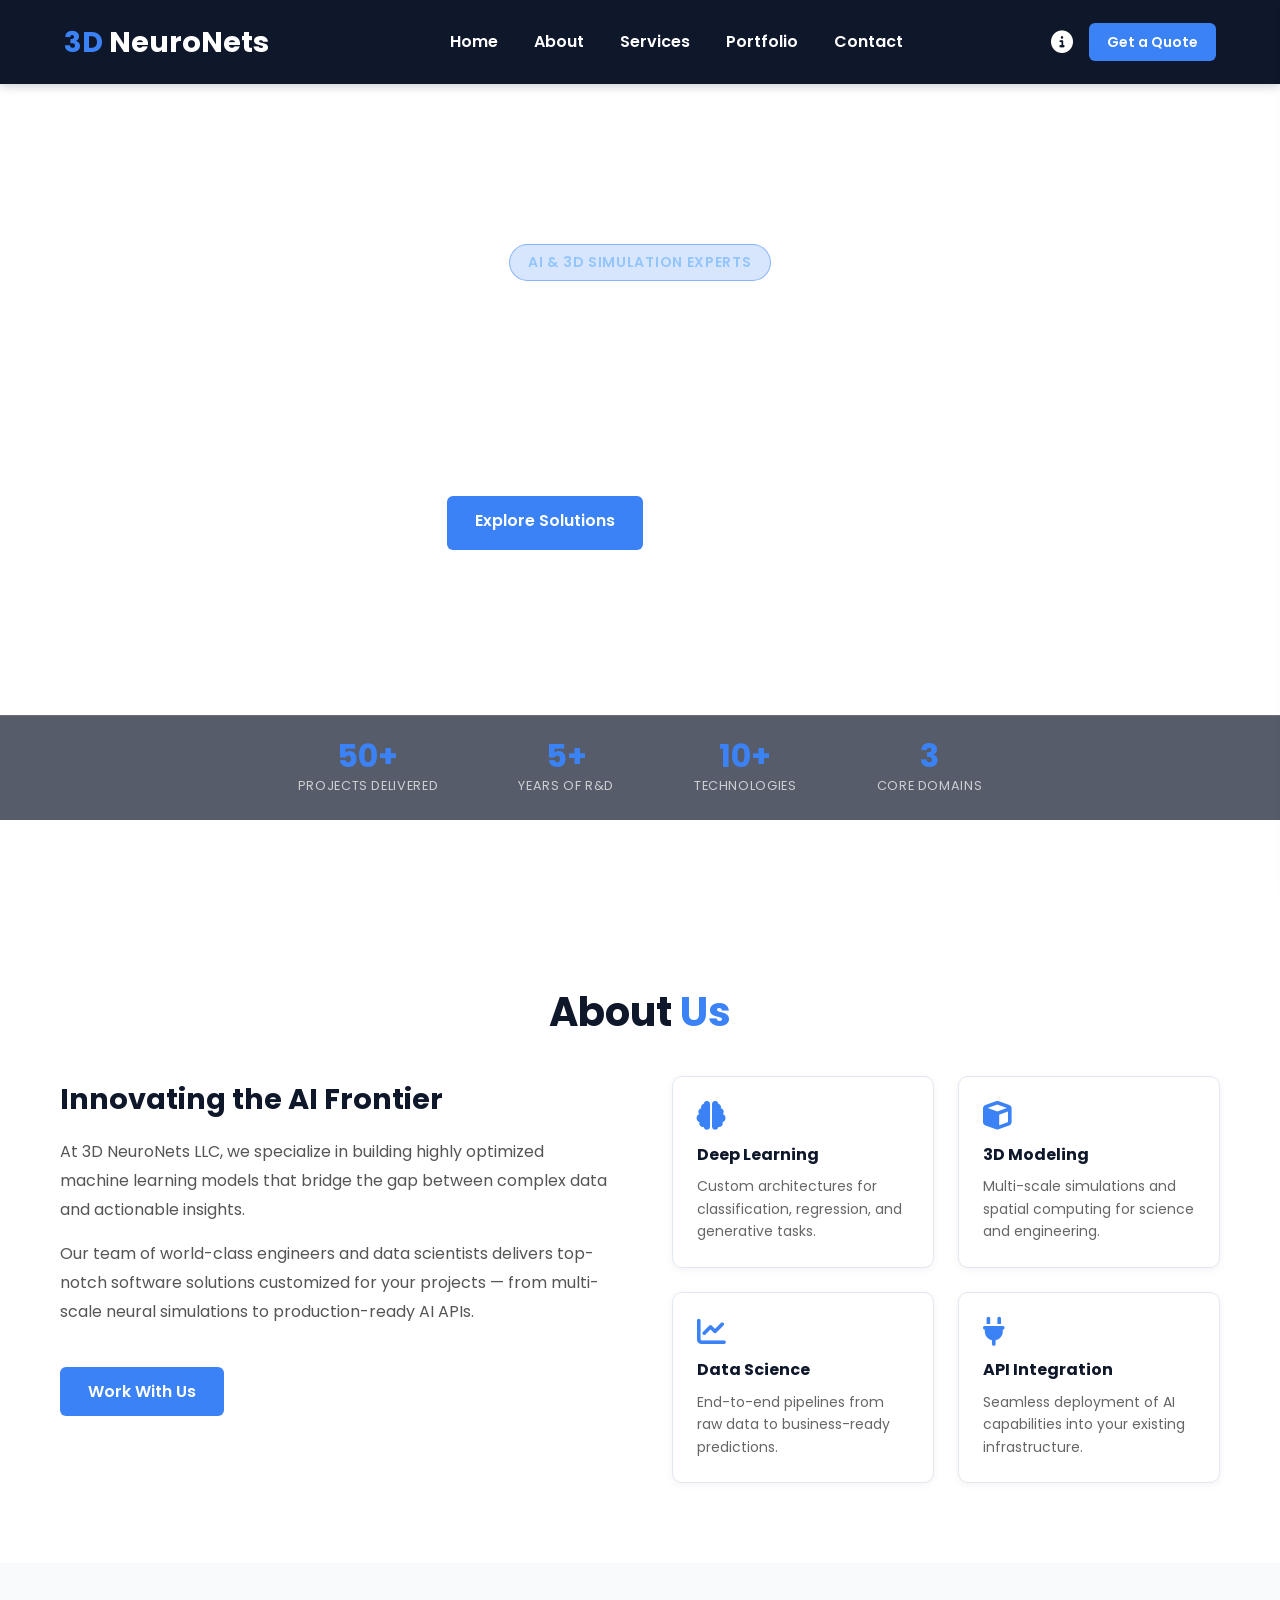
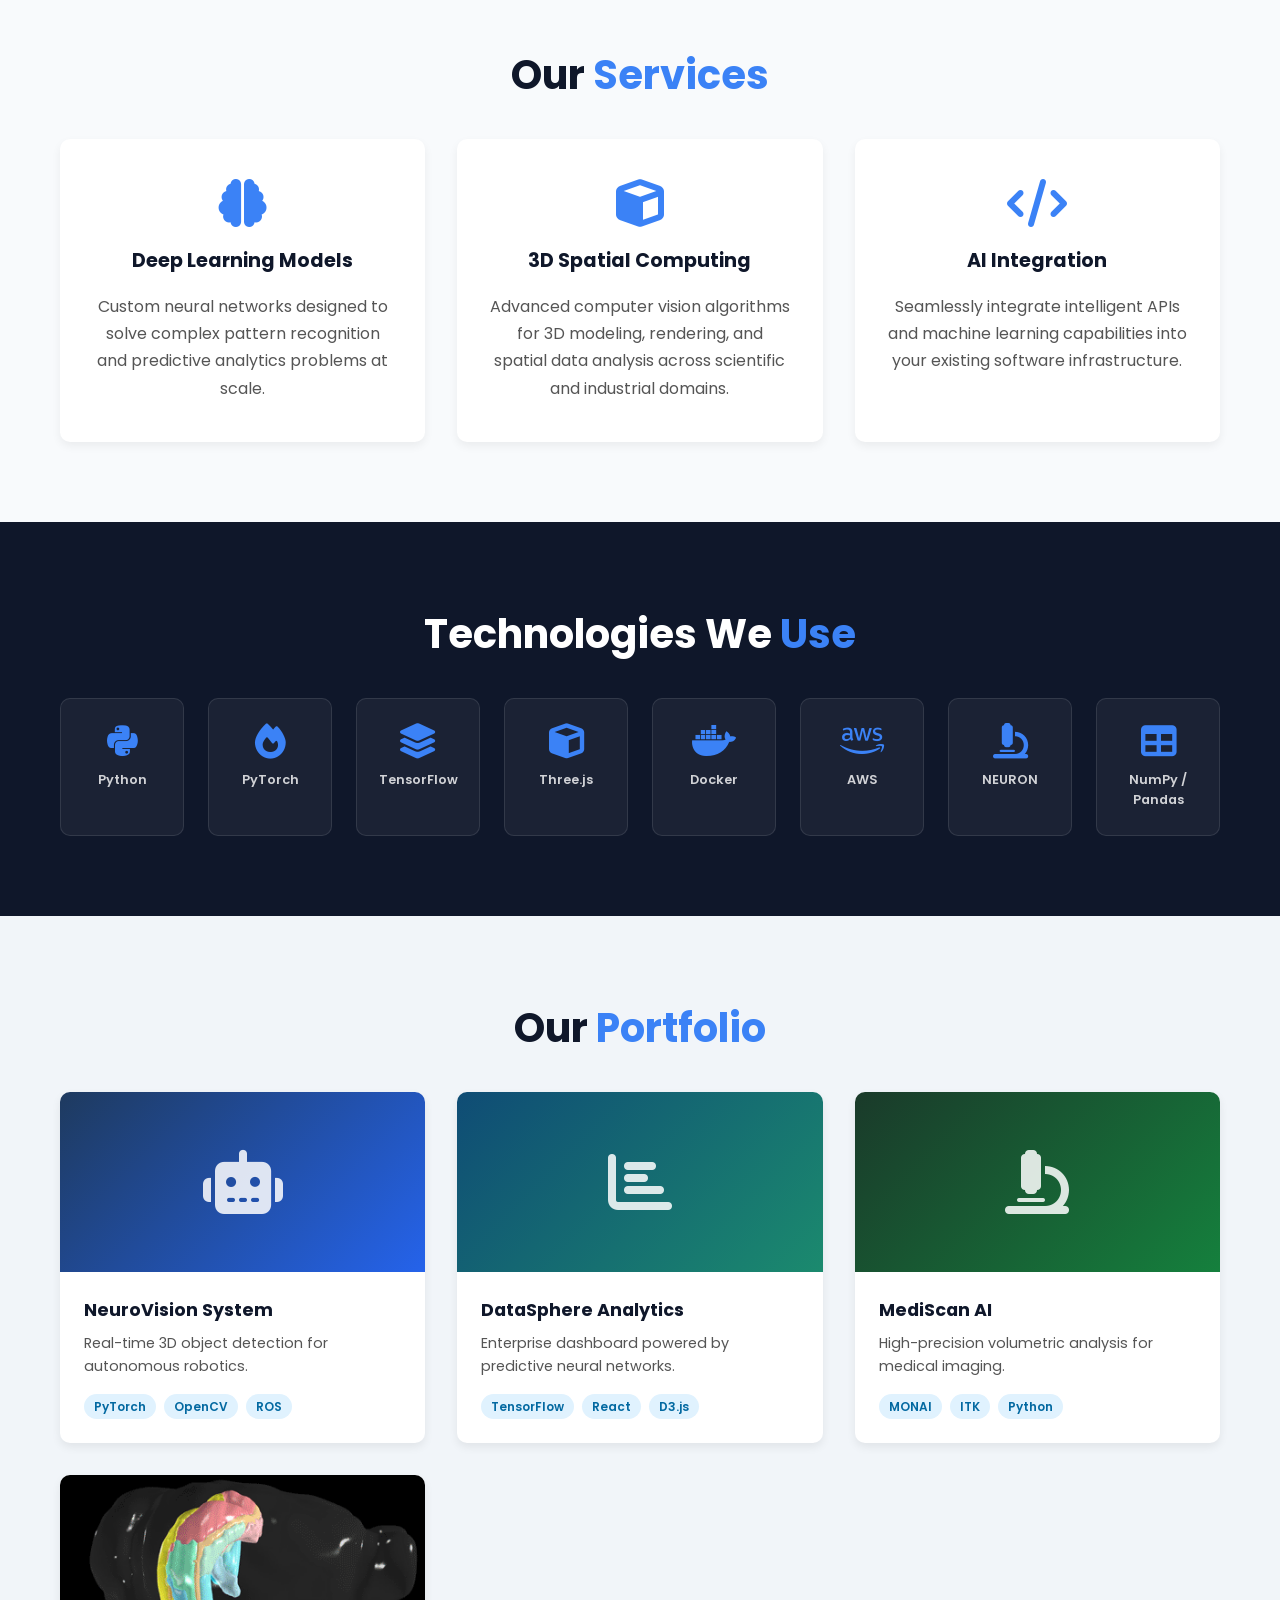
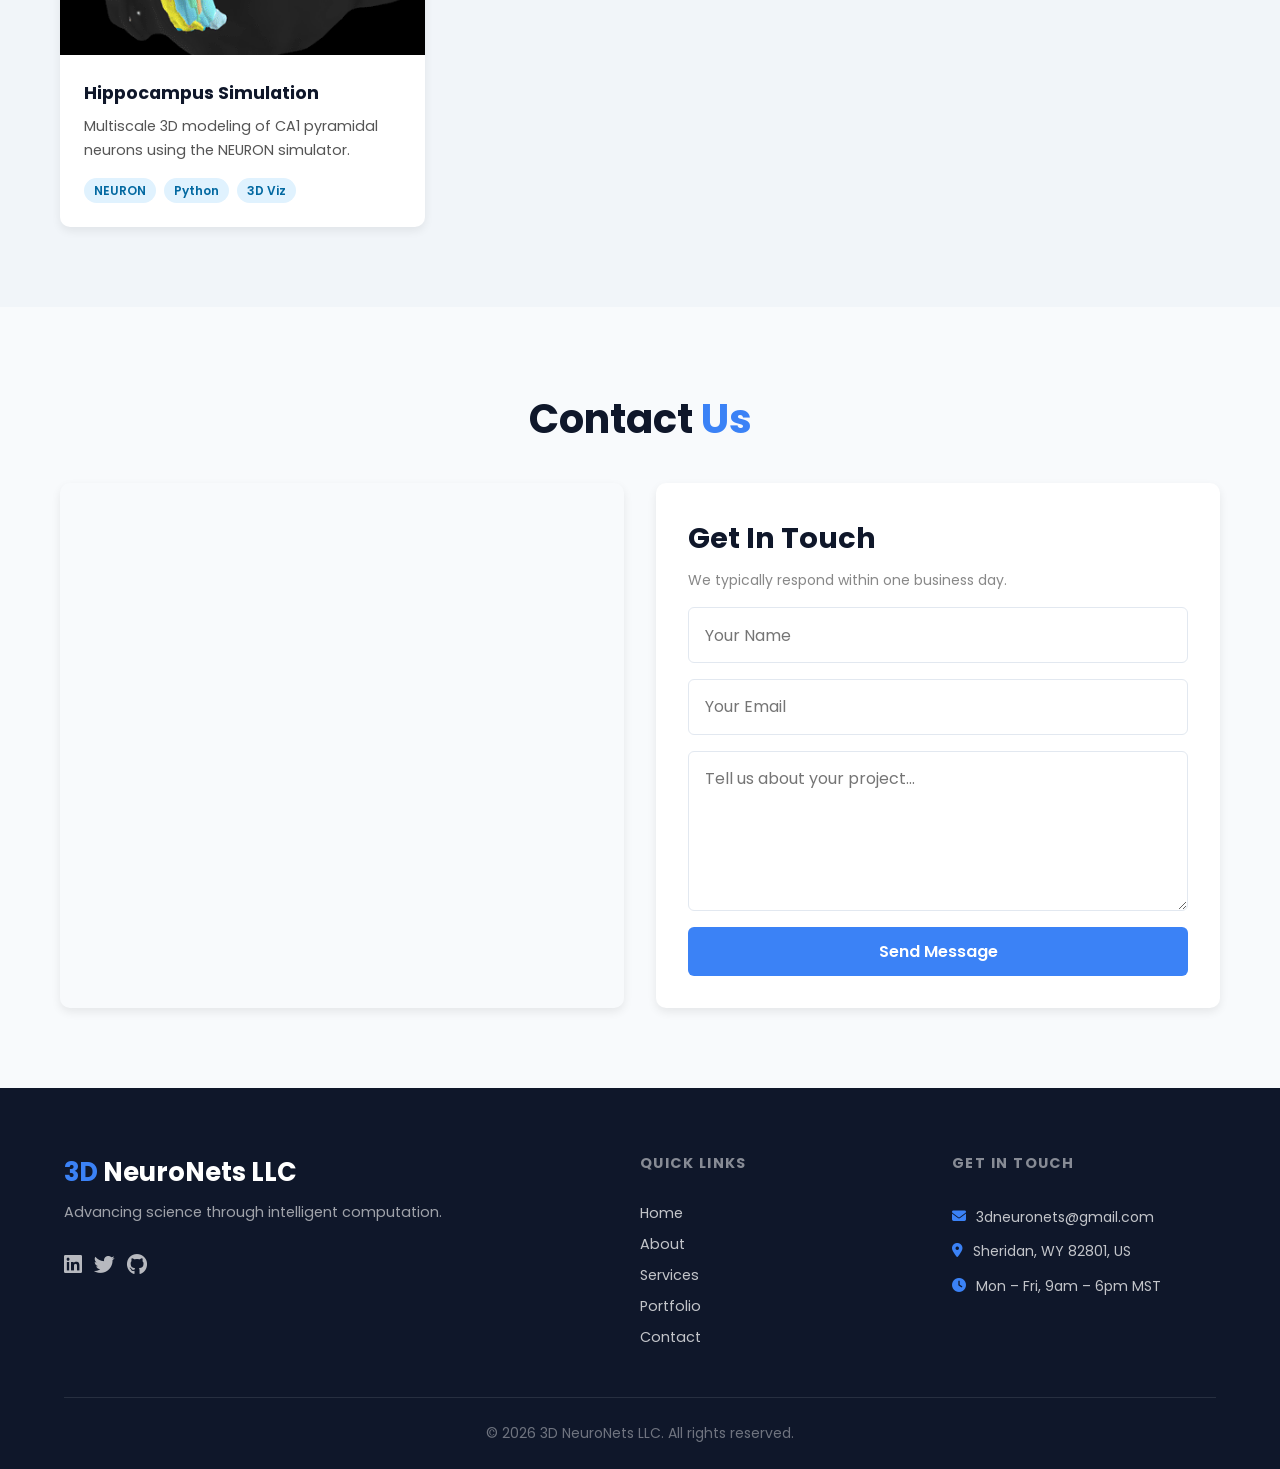
==== commit 82f6a6d7: "draft" ====
--- a/index.html
+++ b/index.html
@@ -3,190 +3,277 @@
 <head>
     <meta charset="UTF-8">
     <meta name="viewport" content="width=device-width, initial-scale=1.0">
+    <meta name="description" content="3D NeuroNets LLC — Advanced AI, Deep Learning, and 3D Spatial Computing solutions for modern engineering and scientific challenges.">
+    <meta property="og:title" content="3D NeuroNets LLC | AI & 3D Simulation Experts">
+    <meta property="og:description" content="Empowering projects with cutting-edge 3D Neural Networks, Deep Learning, and Spatial Computing.">
+    <meta property="og:type" content="website">
     <title>3D NeuroNets LLC | Advanced Solutions For Your Projects</title>
+    <link rel="preconnect" href="https://fonts.googleapis.com">
+    <link rel="preconnect" href="https://fonts.gstatic.com" crossorigin>
+    <link href="https://fonts.googleapis.com/css2?family=Poppins:wght@300;400;600;700&display=swap" rel="stylesheet">
     <link rel="stylesheet" href="css/style.css">
     <link rel="stylesheet" href="https://cdnjs.cloudflare.com/ajax/libs/font-awesome/6.4.0/css/all.min.css">
 </head>
 <body>
 
 <header class="header">
-        <a href="#" class="logo"><span>3D</span> NeuroNets</a>
-
-        <nav class="navbar">
+    <a href="#" class="logo"><span>3D</span> NeuroNets</a>
+
+    <nav class="navbar">
+        <a href="#home">Home</a>
+        <a href="#about">About</a>
+        <a href="#services">Services</a>
+        <a href="#portfolio">Portfolio</a>
+        <a href="#contact">Contact</a>
+    </nav>
+
+    <div class="icons">
+        <div id="menu-btn" class="fas fa-bars"></div>
+        <div id="info-btn" class="fas fa-info-circle"></div>
+        <a href="#contact" class="btn btn-sm">Get a Quote</a>
+    </div>
+</header>
+
+<div class="contact-info">
+    <div id="close-contact-info" class="fas fa-times"></div>
+
+    <div class="info">
+        <i class="fas fa-envelope"></i>
+        <h3>Email Address</h3>
+        <p>3dneuronets@gmail.com</p>
+    </div>
+
+    <div class="info">
+        <i class="fas fa-map-marker-alt"></i>
+        <h3>Office Address</h3>
+        <p>1309 Coffeen Avenue, Ste 1200</p>
+        <p>Sheridan, WY 82801, US</p>
+    </div>
+
+    <div class="info">
+        <i class="fas fa-clock"></i>
+        <h3>Business Hours</h3>
+        <p>Monday – Friday: 9am – 6pm MST</p>
+        <p>Available globally via email</p>
+    </div>
+
+    <div class="share">
+        <a href="https://www.github.com/3dneuronets/" class="fab fa-github" title="GitHub" aria-label="GitHub"></a>
+        <a href="https://www.linkedin.com/in/3dneuronets" class="fab fa-linkedin" title="LinkedIn" aria-label="LinkedIn"></a>
+    </div>
+</div>
+
+<section id="home" class="hero">
+    <div class="hero-content fade-in">
+        <p class="hero-label">AI &amp; 3D Simulation Experts</p>
+        <h1>3D Simulations + Data Science + AI</h1>
+        <p class="hero-sub">Empowering projects with cutting-edge 3D Neural Networks, Deep Learning, and Spatial Computing solutions.</p>
+        <div class="hero-actions">
+            <a href="#services" class="btn">Explore Solutions</a>
+            <a href="#portfolio" class="btn btn-outline">View Portfolio</a>
+        </div>
+    </div>
+    <div class="hero-stats">
+        <div class="stat"><span>50+</span><p>Projects Delivered</p></div>
+        <div class="stat"><span>5+</span><p>Years of R&amp;D</p></div>
+        <div class="stat"><span>10+</span><p>Technologies</p></div>
+        <div class="stat"><span>3</span><p>Core Domains</p></div>
+    </div>
+</section>
+
+<section id="about" class="about">
+    <div class="container">
+        <h2 class="section-title">About <span>Us</span></h2>
+        <div class="about-grid">
+            <div class="about-text fade-in">
+                <h3>Innovating the AI Frontier</h3>
+                <p>At 3D NeuroNets LLC, we specialize in building highly optimized machine learning models that bridge the gap between complex data and actionable insights.</p>
+                <p>Our team of world-class engineers and data scientists delivers top-notch software solutions customized for your projects — from multi-scale neural simulations to production-ready AI APIs.</p>
+                <a href="#contact" class="btn" style="margin-top:1.5rem;display:inline-block;">Work With Us</a>
+            </div>
+            <div class="about-stats fade-in">
+                <div class="stat-card">
+                    <i class="fas fa-brain"></i>
+                    <h4>Deep Learning</h4>
+                    <p>Custom architectures for classification, regression, and generative tasks.</p>
+                </div>
+                <div class="stat-card">
+                    <i class="fas fa-cube"></i>
+                    <h4>3D Modeling</h4>
+                    <p>Multi-scale simulations and spatial computing for science and engineering.</p>
+                </div>
+                <div class="stat-card">
+                    <i class="fas fa-chart-line"></i>
+                    <h4>Data Science</h4>
+                    <p>End-to-end pipelines from raw data to business-ready predictions.</p>
+                </div>
+                <div class="stat-card">
+                    <i class="fas fa-plug"></i>
+                    <h4>API Integration</h4>
+                    <p>Seamless deployment of AI capabilities into your existing infrastructure.</p>
+                </div>
+            </div>
+        </div>
+    </div>
+</section>
+
+<section id="services" class="services bg-light">
+    <div class="container">
+        <h2 class="section-title">Our <span>Services</span></h2>
+        <div class="grid-3">
+            <div class="service-card fade-in">
+                <i class="fa-solid fa-brain"></i>
+                <h3>Deep Learning Models</h3>
+                <p>Custom neural networks designed to solve complex pattern recognition and predictive analytics problems at scale.</p>
+            </div>
+            <div class="service-card fade-in">
+                <i class="fa-solid fa-cube"></i>
+                <h3>3D Spatial Computing</h3>
+                <p>Advanced computer vision algorithms for 3D modeling, rendering, and spatial data analysis across scientific and industrial domains.</p>
+            </div>
+            <div class="service-card fade-in">
+                <i class="fa-solid fa-code"></i>
+                <h3>AI Integration</h3>
+                <p>Seamlessly integrate intelligent APIs and machine learning capabilities into your existing software infrastructure.</p>
+            </div>
+        </div>
+    </div>
+</section>
+
+<section id="tech" class="tech-stack">
+    <div class="container">
+        <h2 class="section-title">Technologies We <span>Use</span></h2>
+        <div class="tech-grid fade-in">
+            <div class="tech-item"><i class="fab fa-python"></i><span>Python</span></div>
+            <div class="tech-item"><i class="fas fa-fire"></i><span>PyTorch</span></div>
+            <div class="tech-item"><i class="fas fa-layer-group"></i><span>TensorFlow</span></div>
+            <div class="tech-item"><i class="fas fa-cube"></i><span>Three.js</span></div>
+            <div class="tech-item"><i class="fab fa-docker"></i><span>Docker</span></div>
+            <div class="tech-item"><i class="fab fa-aws"></i><span>AWS</span></div>
+            <div class="tech-item"><i class="fas fa-microscope"></i><span>NEURON</span></div>
+            <div class="tech-item"><i class="fas fa-table"></i><span>NumPy / Pandas</span></div>
+        </div>
+    </div>
+</section>
+
+<section id="portfolio" class="portfolio">
+    <div class="container">
+        <h2 class="section-title">Our <span>Portfolio</span></h2>
+        <div class="grid-3">
+
+            <div class="portfolio-item fade-in">
+                <div class="portfolio-preview portfolio-preview--robotics">
+                    <i class="fas fa-robot"></i>
+                </div>
+                <div class="portfolio-content">
+                    <h3>NeuroVision System</h3>
+                    <p>Real-time 3D object detection for autonomous robotics.</p>
+                    <div class="portfolio-tags">
+                        <span>PyTorch</span><span>OpenCV</span><span>ROS</span>
+                    </div>
+                </div>
+            </div>
+
+            <div class="portfolio-item fade-in">
+                <div class="portfolio-preview portfolio-preview--analytics">
+                    <i class="fas fa-chart-bar"></i>
+                </div>
+                <div class="portfolio-content">
+                    <h3>DataSphere Analytics</h3>
+                    <p>Enterprise dashboard powered by predictive neural networks.</p>
+                    <div class="portfolio-tags">
+                        <span>TensorFlow</span><span>React</span><span>D3.js</span>
+                    </div>
+                </div>
+            </div>
+
+            <div class="portfolio-item fade-in">
+                <div class="portfolio-preview portfolio-preview--medical">
+                    <i class="fas fa-microscope"></i>
+                </div>
+                <div class="portfolio-content">
+                    <h3>MediScan AI</h3>
+                    <p>High-precision volumetric analysis for medical imaging.</p>
+                    <div class="portfolio-tags">
+                        <span>MONAI</span><span>ITK</span><span>Python</span>
+                    </div>
+                </div>
+            </div>
+
+            <div class="portfolio-item fade-in">
+                <img src="images/Hippocampus-low.gif" alt="Multiscale modeling of the hippocampus — 3D simulation of CA1 neurons" class="portfolio-img" loading="lazy">
+                <div class="portfolio-content">
+                    <h3>Hippocampus Simulation</h3>
+                    <p>Multiscale 3D modeling of CA1 pyramidal neurons using the NEURON simulator.</p>
+                    <div class="portfolio-tags">
+                        <span>NEURON</span><span>Python</span><span>3D Viz</span>
+                    </div>
+                </div>
+            </div>
+
+        </div>
+    </div>
+</section>
+
+<section class="contact bg-light" id="contact">
+    <div class="container">
+        <h2 class="section-title">Contact <span>Us</span></h2>
+    </div>
+    <div class="contact-wrapper">
+        <iframe
+            class="map"
+            src="https://maps.google.com/maps?q=1309%20Coffeen%20Avenue,%20Ste%201200,%20Sheridan,%20WY%2082801&t=&z=15&ie=UTF8&iwloc=&output=embed"
+            allowfullscreen=""
+            loading="lazy"
+            title="3D NeuroNets Office Location"
+        ></iframe>
+
+        <form action="" class="contact-form">
+            <h3>Get In Touch</h3>
+            <p class="form-note">We typically respond within one business day.</p>
+            <input type="text" placeholder="Your Name" class="box" required />
+            <input type="email" placeholder="Your Email" class="box" required />
+            <textarea placeholder="Tell us about your project..." class="box" rows="8" required></textarea>
+            <input type="submit" value="Send Message" class="btn" />
+        </form>
+    </div>
+</section>
+
+<footer>
+    <div class="footer-inner">
+        <div class="footer-brand">
+            <p class="footer-logo"><span>3D</span> NeuroNets LLC</p>
+            <p class="footer-tagline">Advancing science through intelligent computation.</p>
+            <div class="social-links">
+                <a href="https://www.linkedin.com/in/3dneuronets" aria-label="LinkedIn"><i class="fa-brands fa-linkedin"></i></a>
+                <a href="https://www.twitter.com/3dneuronets" aria-label="Twitter"><i class="fa-brands fa-twitter"></i></a>
+                <a href="https://www.github.com/3dneuronets" aria-label="GitHub"><i class="fa-brands fa-github"></i></a>
+            </div>
+        </div>
+        <div class="footer-links">
+            <h4>Quick Links</h4>
             <a href="#home">Home</a>
             <a href="#about">About</a>
             <a href="#services">Services</a>
             <a href="#portfolio">Portfolio</a>
             <a href="#contact">Contact</a>
-        </nav>
-
-        <div class="icons">
-            <div id="menu-btn" class="fas fa-bars"></div>
-            <div id="info-btn" class="fas fa-info-circle"></div>
-            <div id="search-btn" class="fas fa-search"></div>
-            <div id="login-btn" class="fas fa-user"></div>
-        </div>
-
-        <form action="" class="search-form">
-            <input type="search" name="" placeholder="search here..." id="search-box" />
-            <label for="search-box" class="fas fa-search"></label>
-        </form>
-
-        <form action="" class="login-form">
-            <h3>Login Form</h3>
-            <input type="email" placeholder="enter your email" class="box" />
-            <input type="password" placeholder="enter your password" class="box" />
-            <div class="flex">
-                <input type="checkbox" name="" id="remember-me" />
-                <label for="remember-me">remember me</label>
-                <a href="#">forgot password?</a>
-            </div>
-            <input type="submit" value="login now" class="btn" />
-            <p>don't have an account? <a href="#">create one!</a></p>
-        </form>
-    </header>
-
-    <div class="contact-info">
-        <div id="close-contact-info" class="fas fa-times"></div>
-
-        <div class="info">
-            <i class="fas fa-phone"></i>
-            <h3>Phone Number</h3>
-            <p>+222-111-4444</p>
-            <p>+111-222-3333</p>
-        </div>
-
-        <div class="info">
-            <i class="fas fa-envelope"></i>
-            <h3>Email Address</h3>
-            <p>3dneuronets@gmail.com</p>
-        </div>
-
-        <div class="info">
-            <i class="fas fa-map-marker-alt"></i>
-            <h3>1309 Coffeen Avenue, Ste 1200</h3>
-            <p>Sheridan, WY 82801</p>
-        </div>
-
-        <div class="share">
-            <a href="https://www.instagram.com/3dneuronets/" class="fab fa-instagram"></a>
-            <a href="https://www.linkedin.com/in/3dneuronets" class="fab fa-linkedin"></a>
-        </div>
-    </div>
-
-    <section id="home" class="hero">
-        <div class="hero-content">
-            <h2>3D Simulations + Data Science + AI</h2>
-            <p>Empowering projects with cutting-edge 3D Neural Networks, Deep Learning, and Spatial Computing solutions.</p>
-            <a href="#services" class="btn">Explore Solutions</a>
-        </div>
-    </section>
-
-    <section id="about" class="about">
-        <div class="container">
-            <h2 class="section-title">About <span>Us</span></h2>
-            <div class="about-content">
-                <div class="about-text">
-                    <h3>Innovating the AI Frontier</h3>
-                    <p>At 3D NeuroNets LLC, we specialize in building highly optimized machine learning models that bridge the gap between complex data and actionable insights. Our team of world-class engineers and data scientists are dedicated to delivering top-notch software solutions customized for your projects.</p>
-                </div>
-            </div>
-        </div>
-    </section>
-
-    <section id="services" class="services bg-light">
-        <div class="container">
-            <h2 class="section-title">Our <span>Services</span></h2>
-            <div class="grid-3">
-                <div class="service-card">
-                    <i class="fa-solid fa-brain"></i>
-                    <h3>Deep Learning Models</h3>
-                    <p>Custom neural networks designed to solve complex pattern recognition and predictive analytics problems.</p>
-                </div>
-                <div class="service-card">
-                    <i class="fa-solid fa-cube"></i>
-                    <h3>3D Spatial Computing</h3>
-                    <p>Advanced computer vision algorithms for 3D modeling, rendering, and spatial data analysis.</p>
-                </div>
-                <div class="service-card">
-                    <i class="fa-solid fa-code"></i>
-                    <h3>AI Integration</h3>
-                    <p>Seamlessly integrate intelligent APIs and machine learning capabilities into your existing software infrastructure.</p>
-                </div>
-            </div>
-        </div>
-    </section>
-
-<section id="portfolio" class="portfolio">
-        <div class="container">
-            <h2 class="section-title">Our <span>Portfolio</span></h2>
-            <div class="grid-3">
-                
-                <div class="portfolio-item">
-                    <div class="portfolio-content">
-                        <h3>NeuroVision System</h3>
-                        <p>Real-time 3D object detection for autonomous robotics.</p>
-                    </div>
-                </div>
-                
-                <div class="portfolio-item">
-                    <div class="portfolio-content">
-                        <h3>DataSphere Analytics</h3>
-                        <p>Enterprise dashboard powered by predictive neural networks.</p>
-                    </div>
-                </div>
-                
-                <div class="portfolio-item">
-                    <div class="portfolio-content">
-                        <h3>MediScan AI</h3>
-                        <p>High-precision volumetric analysis for medical imaging.</p>
-                    </div>
-                </div>
-
-                <div class="portfolio-item">
-                    <img src="images/Hippocampus-low.gif" alt="Multiscale modeling of the hippocampus" class="portfolio-img">
-                    <div class="portfolio-content">
-                        <h3>Multiscale modeling of the hippocampus</h3>
-                        <p>3D Simulations of Ca1 using Neuron.</p>
-                    </div>
-                </div>
-
-            </div>
-        </div>
-    </section>
-
-    <section class="contact bg-light" id="contact">
-        <h2 class="section-title">Contact <span>Us</span></h2>
-
-        <div class="row">
-            <iframe
-                class="map"
-                src="https://maps.google.com/maps?q=1309%20Coffeen%20Avenue,%20Ste%201200,%20Sheridan,%20WY%2082801&t=&z=15&ie=UTF8&iwloc=&output=embed"
-                allowfullscreen=""
-                loading="lazy"
-            ></iframe>
-
-            <form action="">
-                <h3>Get In Touch</h3>
-                <input type="text" placeholder="Name" class="box" required />
-                <input type="email" placeholder="Email" class="box" required />
-                <textarea name="" placeholder="Message" class="box" cols="30" rows="10" required></textarea>
-                <input type="submit" value="Send Message" class="btn" />
-            </form>
-        </div>
-    </section>
-
-    <footer>
-        <div class="container">
-            <p>&copy; 2026 3D NeuroNets LLC. All rights reserved.</p>
-            <div class="social-links">
-                <a href="https://www.linkedin.com/in/3dneuronets"><i class="fa-brands fa-linkedin"></i></a>
-                <a href="https://www.twitter.com/3dneuronets"><i class="fa-brands fa-twitter"></i></a>
-                <a href="https://www.github.com/3dneuronets"><i class="fa-brands fa-github"></i></a>
-            </div>
-        </div>
-    </footer>
-
-    <script src="js/script.js"></script>
+        </div>
+        <div class="footer-contact">
+            <h4>Get In Touch</h4>
+            <p><i class="fas fa-envelope"></i> 3dneuronets@gmail.com</p>
+            <p><i class="fas fa-map-marker-alt"></i> Sheridan, WY 82801, US</p>
+            <p><i class="fas fa-clock"></i> Mon – Fri, 9am – 6pm MST</p>
+        </div>
+    </div>
+    <div class="footer-bottom">
+        <p>&copy; 2026 3D NeuroNets LLC. All rights reserved.</p>
+    </div>
+</footer>
+
+<button id="scroll-top" class="scroll-top" aria-label="Scroll to top">
+    <i class="fas fa-chevron-up"></i>
+</button>
+
+<script src="js/script.js"></script>
 </body>
-</html>+</html>
--- a/css/style.css
+++ b/css/style.css
@@ -1,6 +1,3 @@
-/* Google Fonts */
-@import url('https://fonts.googleapis.com/css2?family=Poppins:wght@300;400;600;700&display=swap');
-
 /* Variables */
 :root {
     --primary-color: #0f172a;
@@ -18,9 +15,9 @@
     font-family: 'Poppins', sans-serif;
 }
 
-html { 
-    scroll-behavior: smooth; 
-    scroll-padding-top: 100px; /* This creates a buffer for your fixed header */
+html {
+    scroll-behavior: smooth;
+    scroll-padding-top: 80px;
 }
 
 body { color: var(--text-color); line-height: 1.6; }
@@ -40,291 +37,436 @@
 /* Buttons */
 .btn {
     display: inline-block;
-    padding: 12px 24px;
+    padding: 12px 28px;
     background: var(--secondary-color);
     color: var(--white);
     border: none;
-    border-radius: 5px;
+    border-radius: 6px;
     cursor: pointer;
     font-weight: 600;
-    transition: background 0.3s;
-}
-.btn:hover { background: #2563eb; }
-
-/* Navigation */
-header {
-    background: var(--primary-color);
-    position: fixed;
-    width: 100%;
-    top: 0;
-    z-index: 100;
-}
-
-.navbar {
+    font-size: 1rem;
+    transition: background 0.3s, transform 0.2s;
+    text-align: center;
+}
+.btn:hover { background: #2563eb; transform: translateY(-2px); }
+
+.btn-sm { padding: 8px 18px; font-size: 0.875rem; }
+
+.btn-outline {
+    background: transparent;
+    border: 2px solid var(--white);
+    color: var(--white);
+}
+.btn-outline:hover { background: var(--white); color: var(--primary-color); transform: translateY(-2px); }
+
+/* Header */
+.header {
     display: flex;
     justify-content: space-between;
     align-items: center;
-    padding: 1.5rem 5%;
-}
-
-.logo h1 { color: var(--white); font-size: 1.8rem; }
-.logo span { color: var(--secondary-color); }
-
-.nav-links { display: flex; gap: 2rem; }
-.nav-links a { transition: color 0.3s; font-weight: 600; }
-.nav-links a:hover { color: var(--secondary-color); }
-
-.burger { display: none; cursor: pointer; }
-.burger div {
-    width: 25px; height: 3px; background-color: var(--white); margin: 5px; transition: all 0.3s ease;
-}
-
-/* Hero Section */
-.hero {
-    height: 100vh;
-    /* The background is now handled by the animation below */
-    background-position: center;
-    background-size: cover;
-    animation: alternateBackground 10s infinite;
-    display: flex;
-    justify-content: center;
-    align-items: center;
-    text-align: center;
-    color: var(--white);
-    padding-top: 80px;
-}
-
-/* 10 second total loop = 5 seconds per GIF */
-@keyframes alternateBackground {
-    0%, 49.99% {
-        background-image: linear-gradient(rgba(15, 23, 42, 0.8), rgba(15, 23, 42, 0.9)), url('../images/init1.gif');
-    }
-    50%, 100% {
-        background-image: linear-gradient(rgba(15, 23, 42, 0.8), rgba(15, 23, 42, 0.9)), url('../images/init2.gif');
-    }
-}
-
-.hero-content h2 { font-size: 4rem; margin-bottom: 1rem; }
-.hero-content p { font-size: 1.2rem; margin-bottom: 2rem; max-width: 600px; margin-left: auto; margin-right: auto; }
-
-/* General Section Padding */
-section { padding: 5rem 0; }
-
-/* Services */
-.service-card {
-    background: var(--white);
-    padding: 2rem;
-    border-radius: 8px;
-    box-shadow: 0 4px 6px rgba(0,0,0,0.05);
-    transition: transform 0.3s;
-}
-.service-card:hover { transform: translateY(-10px); }
-.service-card i { font-size: 3rem; color: var(--secondary-color); margin-bottom: 1rem; }
-.service-card h3 { margin-bottom: 1rem; }
-
-/* Portfolio */
-.portfolio-item {
-    background: var(--primary-color);
-    color: var(--white);
-    padding: 3rem 2rem;
-    border-radius: 8px;
-    transition: transform 0.3s;
-}
-/* Add this to handle the new GIF/Images in the portfolio */
-.portfolio-img {
-    width: 100%;
-    border-radius: 6px;
-    margin-bottom: 1.5rem;
-    object-fit: cover;
-    box-shadow: 0 4px 6px rgba(0,0,0,0.3);
-}
-.portfolio-item:hover { transform: scale(1.05); }
-.portfolio-item h3 { color: var(--secondary-color); margin-bottom: 10px; }
-
-/* Contact Form */
-#contact-form { max-width: 600px; margin: 0 auto; }
-.form-group { display: flex; gap: 1rem; margin-bottom: 1rem; flex-wrap: wrap; }
-.form-group input, .form-group textarea {
-    flex: 1; padding: 1rem; border: 1px solid #ccc; border-radius: 5px; min-width: 250px; outline: none;
-}
-.form-group textarea { width: 100%; resize: vertical; }
-
-/* Footer */
-footer { background: var(--primary-color); color: var(--white); padding: 2rem 0; text-align: center; }
-.social-links { margin-top: 1rem; }
-.social-links a { color: var(--white); font-size: 1.5rem; margin: 0 10px; transition: color 0.3s; }
-.social-links a:hover { color: var(--secondary-color); }
-
-/* Mobile Responsiveness */
-@media screen and (max-width: 768px) {
-    .nav-links {
-        position: absolute;
-        right: 0px;
-        height: 92vh;
-        top: 8vh;
-        background-color: var(--primary-color);
-        display: flex;
-        flex-direction: column;
-        align-items: center;
-        width: 100%;
-        transform: translateX(100%);
-        transition: transform 0.5s ease-in;
-    }
-    .nav-links li { opacity: 0; margin: 2rem 0; }
-    .burger { display: block; }
-    .hero-content h2 { font-size: 2.5rem; }
-}
-
-.nav-active { transform: translateX(0%); }
-
-@keyframes navLinkFade {
-    from { opacity: 0; transform: translateX(50px); }
-    to { opacity: 1; transform: translateX(0); }
-}
-
-.toggle .line1 { transform: rotate(-45deg) translate(-5px, 6px); }
-.toggle .line2 { opacity: 0; }
-.toggle .line3 { transform: rotate(45deg) translate(-5px, -6px); }
-
-/* Update Header & Navbar */
-.header {
-    display: flex;
-    justify-content: space-between;
-    align-items: center;
-    padding: 1.5rem 5%;
+    padding: 1.2rem 5%;
     background: var(--primary-color);
     position: fixed;
     top: 0; left: 0; right: 0;
     z-index: 1000;
-    box-shadow: 0 2px 5px rgba(0,0,0,0.1);
-}
-
-.header .logo { font-size: 1.8rem; font-weight: bold; }
+    box-shadow: 0 2px 10px rgba(0,0,0,0.2);
+}
+
+.header .logo { font-size: 1.8rem; font-weight: 700; color: var(--white); }
 .header .logo span { color: var(--secondary-color); }
-.header .navbar a { margin-left: 2rem; font-weight: 600; transition: color 0.3s; }
+
+.header .navbar a { margin-left: 2rem; font-weight: 600; color: var(--white); transition: color 0.3s; }
 .header .navbar a:hover { color: var(--secondary-color); }
 
-/* Header Icons */
+.header .icons { display: flex; align-items: center; gap: 1rem; }
 .header .icons div {
-    font-size: 1.5rem;
+    font-size: 1.4rem;
     color: var(--white);
     cursor: pointer;
-    margin-left: 1rem;
     transition: color 0.3s;
 }
 .header .icons div:hover { color: var(--secondary-color); }
 #menu-btn { display: none; }
 
-/* Search Form */
-.header .search-form {
-    position: absolute;
-    top: 110%; right: 5%;
+/* Hero Section */
+.hero {
+    position: relative;
+    height: 100vh;
+    background-position: center;
+    background-size: cover;
+    animation: alternateBackground 10s infinite;
+    display: flex;
+    flex-direction: column;
+    justify-content: center;
+    align-items: center;
+    text-align: center;
+    color: var(--white);
+    padding-top: 80px;
+    overflow: hidden;
+}
+
+@keyframes alternateBackground {
+    0%, 49.99% {
+        background-image: linear-gradient(rgba(15, 23, 42, 0.75), rgba(15, 23, 42, 0.9)), url('../images/init1.gif');
+    }
+    50%, 100% {
+        background-image: linear-gradient(rgba(15, 23, 42, 0.75), rgba(15, 23, 42, 0.9)), url('../images/init2.gif');
+    }
+}
+
+.hero-content { flex: 1; display: flex; flex-direction: column; justify-content: center; align-items: center; padding: 0 20px; }
+
+.hero-label {
+    display: inline-block;
+    background: rgba(59, 130, 246, 0.2);
+    border: 1px solid rgba(59, 130, 246, 0.5);
+    color: #93c5fd;
+    padding: 6px 18px;
+    border-radius: 100px;
+    font-size: 0.875rem;
+    font-weight: 600;
+    letter-spacing: 0.05em;
+    text-transform: uppercase;
+    margin-bottom: 1.5rem;
+}
+
+.hero-content h1 { font-size: 3.8rem; font-weight: 700; margin-bottom: 1.2rem; line-height: 1.15; }
+
+.hero-sub {
+    font-size: 1.15rem;
+    margin-bottom: 2.5rem;
+    max-width: 600px;
+    opacity: 0.9;
+    line-height: 1.7;
+}
+
+.hero-actions { display: flex; gap: 1rem; justify-content: center; flex-wrap: wrap; }
+
+.hero-stats {
+    width: 100%;
+    background: rgba(15, 23, 42, 0.7);
+    border-top: 1px solid rgba(255,255,255,0.1);
+    display: flex;
+    justify-content: center;
+    gap: 5rem;
+    padding: 1.5rem 5%;
+    backdrop-filter: blur(4px);
+}
+
+.hero-stats .stat { text-align: center; }
+.hero-stats .stat span { display: block; font-size: 2rem; font-weight: 700; color: var(--secondary-color); line-height: 1; }
+.hero-stats .stat p { font-size: 0.8rem; color: rgba(255,255,255,0.7); text-transform: uppercase; letter-spacing: 0.05em; margin-top: 4px; }
+
+/* General Section Padding */
+section { padding: 5rem 0; }
+
+/* About */
+.about-grid {
+    display: grid;
+    grid-template-columns: 1fr 1fr;
+    gap: 4rem;
+    align-items: start;
+    text-align: left;
+    margin-top: 1rem;
+}
+
+.about-text h3 { font-size: 1.8rem; color: var(--primary-color); margin-bottom: 1rem; }
+.about-text p { color: #555; margin-bottom: 1rem; line-height: 1.8; }
+
+.about-stats {
+    display: grid;
+    grid-template-columns: 1fr 1fr;
+    gap: 1.5rem;
+}
+
+.stat-card {
     background: var(--white);
-    width: 300px;
-    height: 3rem;
-    display: flex;
+    border: 1px solid #e2e8f0;
+    padding: 1.5rem;
+    border-radius: 10px;
+    box-shadow: 0 2px 8px rgba(0,0,0,0.05);
+    transition: transform 0.3s, box-shadow 0.3s;
+}
+.stat-card:hover { transform: translateY(-4px); box-shadow: 0 8px 20px rgba(0,0,0,0.08); }
+.stat-card i { font-size: 1.8rem; color: var(--secondary-color); margin-bottom: 0.75rem; display: block; }
+.stat-card h4 { font-size: 1rem; color: var(--primary-color); margin-bottom: 0.5rem; }
+.stat-card p { font-size: 0.875rem; color: #666; line-height: 1.6; }
+
+/* Services */
+.service-card {
+    background: var(--white);
+    padding: 2.5rem 2rem;
+    border-radius: 10px;
+    box-shadow: 0 4px 10px rgba(0,0,0,0.06);
+    transition: transform 0.3s, box-shadow 0.3s;
+    text-align: center;
+}
+.service-card:hover { transform: translateY(-8px); box-shadow: 0 12px 30px rgba(0,0,0,0.1); }
+.service-card i { font-size: 3rem; color: var(--secondary-color); margin-bottom: 1.2rem; }
+.service-card h3 { margin-bottom: 1rem; color: var(--primary-color); font-size: 1.2rem; }
+.service-card p { color: #555; line-height: 1.7; }
+
+/* Tech Stack */
+.tech-stack { background: var(--primary-color); }
+.tech-stack .section-title { color: var(--white); }
+
+.tech-grid {
+    display: grid;
+    grid-template-columns: repeat(auto-fit, minmax(120px, 1fr));
+    gap: 1.5rem;
+    margin-top: 1rem;
+}
+
+.tech-item {
+    display: flex;
+    flex-direction: column;
     align-items: center;
-    border-radius: 5px;
-    box-shadow: 0 4px 6px rgba(0,0,0,0.1);
-    transform: scaleY(0);
-    transform-origin: top;
-    transition: transform 0.3s ease;
-}
-.header .search-form.active { transform: scaleY(1); }
-.header .search-form input {
-    width: 100%; height: 100%;
-    padding: 0 1rem; border: none; outline: none; border-radius: 5px;
-}
-.header .search-form label {
-    cursor: pointer; padding-right: 1rem; color: var(--primary-color);
-}
-
-/* Login Form */
-.header .login-form {
-    position: absolute;
-    top: 110%; right: 5%;
-    width: 350px;
+    gap: 0.75rem;
+    background: rgba(255,255,255,0.05);
+    border: 1px solid rgba(255,255,255,0.1);
+    border-radius: 10px;
+    padding: 1.5rem 1rem;
+    transition: background 0.3s, transform 0.3s;
+}
+.tech-item:hover { background: rgba(59, 130, 246, 0.15); transform: translateY(-4px); }
+.tech-item i { font-size: 2.2rem; color: var(--secondary-color); }
+.tech-item span { font-size: 0.8rem; color: rgba(255,255,255,0.8); font-weight: 600; text-align: center; }
+
+/* Portfolio */
+.portfolio { background: #f1f5f9; }
+
+.portfolio-item {
+    background: var(--white);
+    border-radius: 10px;
+    overflow: hidden;
+    box-shadow: 0 4px 10px rgba(0,0,0,0.07);
+    transition: transform 0.3s, box-shadow 0.3s;
+}
+.portfolio-item:hover { transform: translateY(-6px); box-shadow: 0 16px 40px rgba(0,0,0,0.12); }
+
+.portfolio-preview {
+    height: 180px;
+    display: flex;
+    justify-content: center;
+    align-items: center;
+}
+.portfolio-preview i { font-size: 4rem; color: rgba(255,255,255,0.85); }
+
+.portfolio-preview--robotics { background: linear-gradient(135deg, #1e3a5f 0%, #2563eb 100%); }
+.portfolio-preview--analytics { background: linear-gradient(135deg, #0f4c75 0%, #1b8a6e 100%); }
+.portfolio-preview--medical { background: linear-gradient(135deg, #1a3a2a 0%, #15803d 100%); }
+
+.portfolio-img {
+    width: 100%;
+    height: 180px;
+    object-fit: cover;
+    display: block;
+}
+
+.portfolio-content { padding: 1.5rem; text-align: left; }
+.portfolio-content h3 { color: var(--primary-color); margin-bottom: 0.5rem; font-size: 1.1rem; }
+.portfolio-content p { color: #555; font-size: 0.9rem; margin-bottom: 1rem; line-height: 1.6; }
+
+.portfolio-tags { display: flex; flex-wrap: wrap; gap: 0.5rem; }
+.portfolio-tags span {
+    background: #e0f2fe;
+    color: #0369a1;
+    font-size: 0.75rem;
+    font-weight: 600;
+    padding: 3px 10px;
+    border-radius: 100px;
+}
+
+/* Contact */
+.contact .container { margin-bottom: 2rem; }
+
+.contact-wrapper {
+    display: flex;
+    flex-wrap: wrap;
+    gap: 2rem;
+    max-width: 1200px;
+    margin: 0 auto;
+    padding: 0 20px;
+}
+
+.contact-wrapper .map { flex: 1 1 400px; min-height: 400px; border: none; border-radius: 10px; box-shadow: 0 4px 10px rgba(0,0,0,0.08); }
+
+.contact-form {
+    flex: 1 1 400px;
+    display: flex;
+    flex-direction: column;
+    gap: 1rem;
     background: var(--white);
     padding: 2rem;
-    border-radius: 5px;
-    box-shadow: 0 4px 6px rgba(0,0,0,0.1);
-    transform: scaleY(0);
-    transform-origin: top;
-    transition: transform 0.3s ease;
-}
-.header .login-form.active { transform: scaleY(1); }
-.header .login-form h3 { color: var(--primary-color); text-transform: uppercase; margin-bottom: 1rem; }
-.header .login-form .box {
-    width: 100%; margin-bottom: 1rem; border: 1px solid #ccc;
-    padding: 10px; border-radius: 5px; outline: none;
-}
-.header .login-form .flex {
-    display: flex; justify-content: space-between; align-items: center;
-    font-size: 0.9rem; margin-bottom: 1rem; color: var(--text-color);
-}
-.header .login-form .flex a { color: var(--secondary-color); }
-.header .login-form p { color: var(--text-color); margin-top: 1rem; font-size: 0.9rem; }
-.header .login-form p a { color: var(--secondary-color); }
+    border-radius: 10px;
+    box-shadow: 0 4px 10px rgba(0,0,0,0.08);
+}
+.contact-form h3 { font-size: 1.8rem; color: var(--primary-color); }
+.form-note { font-size: 0.875rem; color: #888; margin-top: -0.5rem; }
+.contact-form .box {
+    padding: 0.9rem 1rem;
+    border: 1px solid #e2e8f0;
+    border-radius: 6px;
+    outline: none;
+    font-size: 1rem;
+    transition: border-color 0.3s;
+}
+.contact-form .box:focus { border-color: var(--secondary-color); }
+.contact-form textarea { resize: vertical; height: 160px; }
 
 /* Contact Info Sidebar */
 .contact-info {
     position: fixed;
-    top: 0; right: -350px;
+    top: 0; right: -380px;
     width: 350px;
     height: 100%;
     background: var(--white);
     z-index: 1100;
-    padding: 2rem;
-    box-shadow: -5px 0 15px rgba(0,0,0,0.1);
+    padding: 2.5rem 2rem;
+    box-shadow: -5px 0 30px rgba(0,0,0,0.15);
     transition: right 0.4s ease;
     display: flex;
     flex-direction: column;
     gap: 2rem;
+    overflow-y: auto;
 }
 .contact-info.active { right: 0; }
+
 #close-contact-info {
-    font-size: 2rem; cursor: pointer; color: var(--primary-color);
-    position: absolute; top: 1rem; right: 1.5rem;
-}
-.contact-info .info i {
-    font-size: 2rem; color: var(--secondary-color); margin-bottom: 0.5rem;
-}
-.contact-info .info h3 { color: var(--primary-color); font-size: 1.2rem; }
-.contact-info .info p { color: var(--text-color); font-size: 0.9rem; }
+    font-size: 1.5rem; cursor: pointer; color: var(--primary-color);
+    position: absolute; top: 1.2rem; right: 1.5rem;
+    transition: color 0.3s;
+}
+#close-contact-info:hover { color: var(--secondary-color); }
+
+.contact-info .info i { font-size: 1.8rem; color: var(--secondary-color); margin-bottom: 0.5rem; display: block; }
+.contact-info .info h3 { color: var(--primary-color); font-size: 1rem; font-weight: 700; margin-bottom: 0.25rem; }
+.contact-info .info p { color: #555; font-size: 0.9rem; }
+
 .contact-info .share { display: flex; gap: 1rem; }
 .contact-info .share a {
-    height: 40px; width: 40px;
+    height: 42px; width: 42px;
     background: var(--primary-color);
     color: var(--white);
     display: flex; justify-content: center; align-items: center;
-    border-radius: 50%; transition: background 0.3s;
+    border-radius: 50%; font-size: 1.1rem; transition: background 0.3s;
 }
 .contact-info .share a:hover { background: var(--secondary-color); }
 
-/* Contact Section Map & Form */
-.contact .row {
-    display: flex; flex-wrap: wrap; gap: 2rem;
-    background: var(--white); padding: 2rem; border-radius: 8px;
-    box-shadow: 0 4px 6px rgba(0,0,0,0.05);
-}
-.contact .row .map { flex: 1 1 400px; width: 100%; border: none; border-radius: 8px; }
-.contact .row form { flex: 1 1 400px; display: flex; flex-direction: column; gap: 1rem; }
-.contact .row form h3 { font-size: 1.8rem; color: var(--primary-color); }
-.contact .row form .box {
-    padding: 1rem; border: 1px solid #ccc; border-radius: 5px; outline: none; font-size: 1rem;
-}
-.contact .row form textarea { resize: none; height: 150px; }
-
-/* Responsive Overrides */
+/* Footer */
+footer {
+    background: var(--primary-color);
+    color: var(--white);
+    padding: 4rem 5% 0;
+}
+
+.footer-inner {
+    display: grid;
+    grid-template-columns: 2fr 1fr 1fr;
+    gap: 3rem;
+    padding-bottom: 3rem;
+    border-bottom: 1px solid rgba(255,255,255,0.1);
+}
+
+.footer-logo { font-size: 1.6rem; font-weight: 700; margin-bottom: 0.5rem; }
+.footer-logo span { color: var(--secondary-color); }
+.footer-tagline { color: rgba(255,255,255,0.6); font-size: 0.9rem; margin-bottom: 1.5rem; }
+
+.footer-brand .social-links { display: flex; gap: 0.75rem; }
+.social-links a { color: rgba(255,255,255,0.7); font-size: 1.3rem; transition: color 0.3s; }
+.social-links a:hover { color: var(--secondary-color); }
+
+.footer-links h4, .footer-contact h4 {
+    font-size: 0.9rem;
+    text-transform: uppercase;
+    letter-spacing: 0.1em;
+    color: rgba(255,255,255,0.5);
+    margin-bottom: 1.2rem;
+}
+.footer-links { display: flex; flex-direction: column; gap: 0.5rem; }
+.footer-links a { color: rgba(255,255,255,0.75); font-size: 0.9rem; transition: color 0.3s; }
+.footer-links a:hover { color: var(--secondary-color); }
+
+.footer-contact { display: flex; flex-direction: column; gap: 0.75rem; }
+.footer-contact p { color: rgba(255,255,255,0.75); font-size: 0.875rem; display: flex; align-items: flex-start; gap: 0.6rem; }
+.footer-contact p i { color: var(--secondary-color); margin-top: 3px; flex-shrink: 0; }
+
+.footer-bottom {
+    padding: 1.5rem 0;
+    text-align: center;
+    color: rgba(255,255,255,0.4);
+    font-size: 0.875rem;
+}
+
+/* Scroll to Top */
+.scroll-top {
+    position: fixed;
+    bottom: 2rem;
+    right: 2rem;
+    width: 44px; height: 44px;
+    background: var(--secondary-color);
+    color: var(--white);
+    border: none;
+    border-radius: 50%;
+    font-size: 1rem;
+    cursor: pointer;
+    display: flex; justify-content: center; align-items: center;
+    box-shadow: 0 4px 12px rgba(59, 130, 246, 0.4);
+    opacity: 0;
+    transform: translateY(10px);
+    transition: opacity 0.3s, transform 0.3s;
+    z-index: 999;
+}
+.scroll-top.visible { opacity: 1; transform: translateY(0); }
+.scroll-top:hover { background: #2563eb; }
+
+/* Fade-in animation */
+.fade-in {
+    opacity: 0;
+    transform: translateY(28px);
+    transition: opacity 0.65s ease, transform 0.65s ease;
+}
+.fade-in.visible { opacity: 1; transform: translateY(0); }
+
+/* Mobile Responsiveness */
+@media screen and (max-width: 900px) {
+    .about-grid { grid-template-columns: 1fr; gap: 2.5rem; }
+    .about-text { text-align: center; }
+    .footer-inner { grid-template-columns: 1fr 1fr; }
+    .footer-brand { grid-column: 1 / -1; }
+}
+
 @media screen and (max-width: 768px) {
     #menu-btn { display: inline-block; }
+
     .header .navbar {
-        position: absolute; top: 99%; left: 0; right: 0;
-        background: var(--white);
-        border-top: 1px solid rgba(0,0,0,0.1);
-        display: flex; flex-direction: column;
+        position: absolute; top: 100%; left: 0; right: 0;
+        background: var(--primary-color);
+        border-top: 1px solid rgba(255,255,255,0.1);
+        display: flex; flex-direction: column; align-items: flex-start;
         transform: scaleY(0); transform-origin: top; transition: transform 0.3s ease;
+        padding: 0.5rem 0;
     }
     .header .navbar.active { transform: scaleY(1); }
-    .header .navbar a { margin: 1rem; color: var(--primary-color); display: block; }
-}+    .header .navbar a { margin: 0.75rem 5%; display: block; color: var(--white); }
+
+    .hero-content h1 { font-size: 2.4rem; }
+    .hero-label { font-size: 0.75rem; }
+    .hero-stats { gap: 2rem; flex-wrap: wrap; }
+
+    .about-stats { grid-template-columns: 1fr 1fr; }
+
+    .footer-inner { grid-template-columns: 1fr; gap: 2rem; }
+    .footer-brand { grid-column: auto; }
+
+    .contact-wrapper { flex-direction: column; }
+    .contact-wrapper .map { min-height: 280px; }
+}
+
+@media screen and (max-width: 480px) {
+    .hero-content h1 { font-size: 1.9rem; }
+    .hero-actions { flex-direction: column; align-items: center; }
+    .about-stats { grid-template-columns: 1fr; }
+    .tech-grid { grid-template-columns: repeat(3, 1fr); }
+    .section-title { font-size: 2rem; }
+}
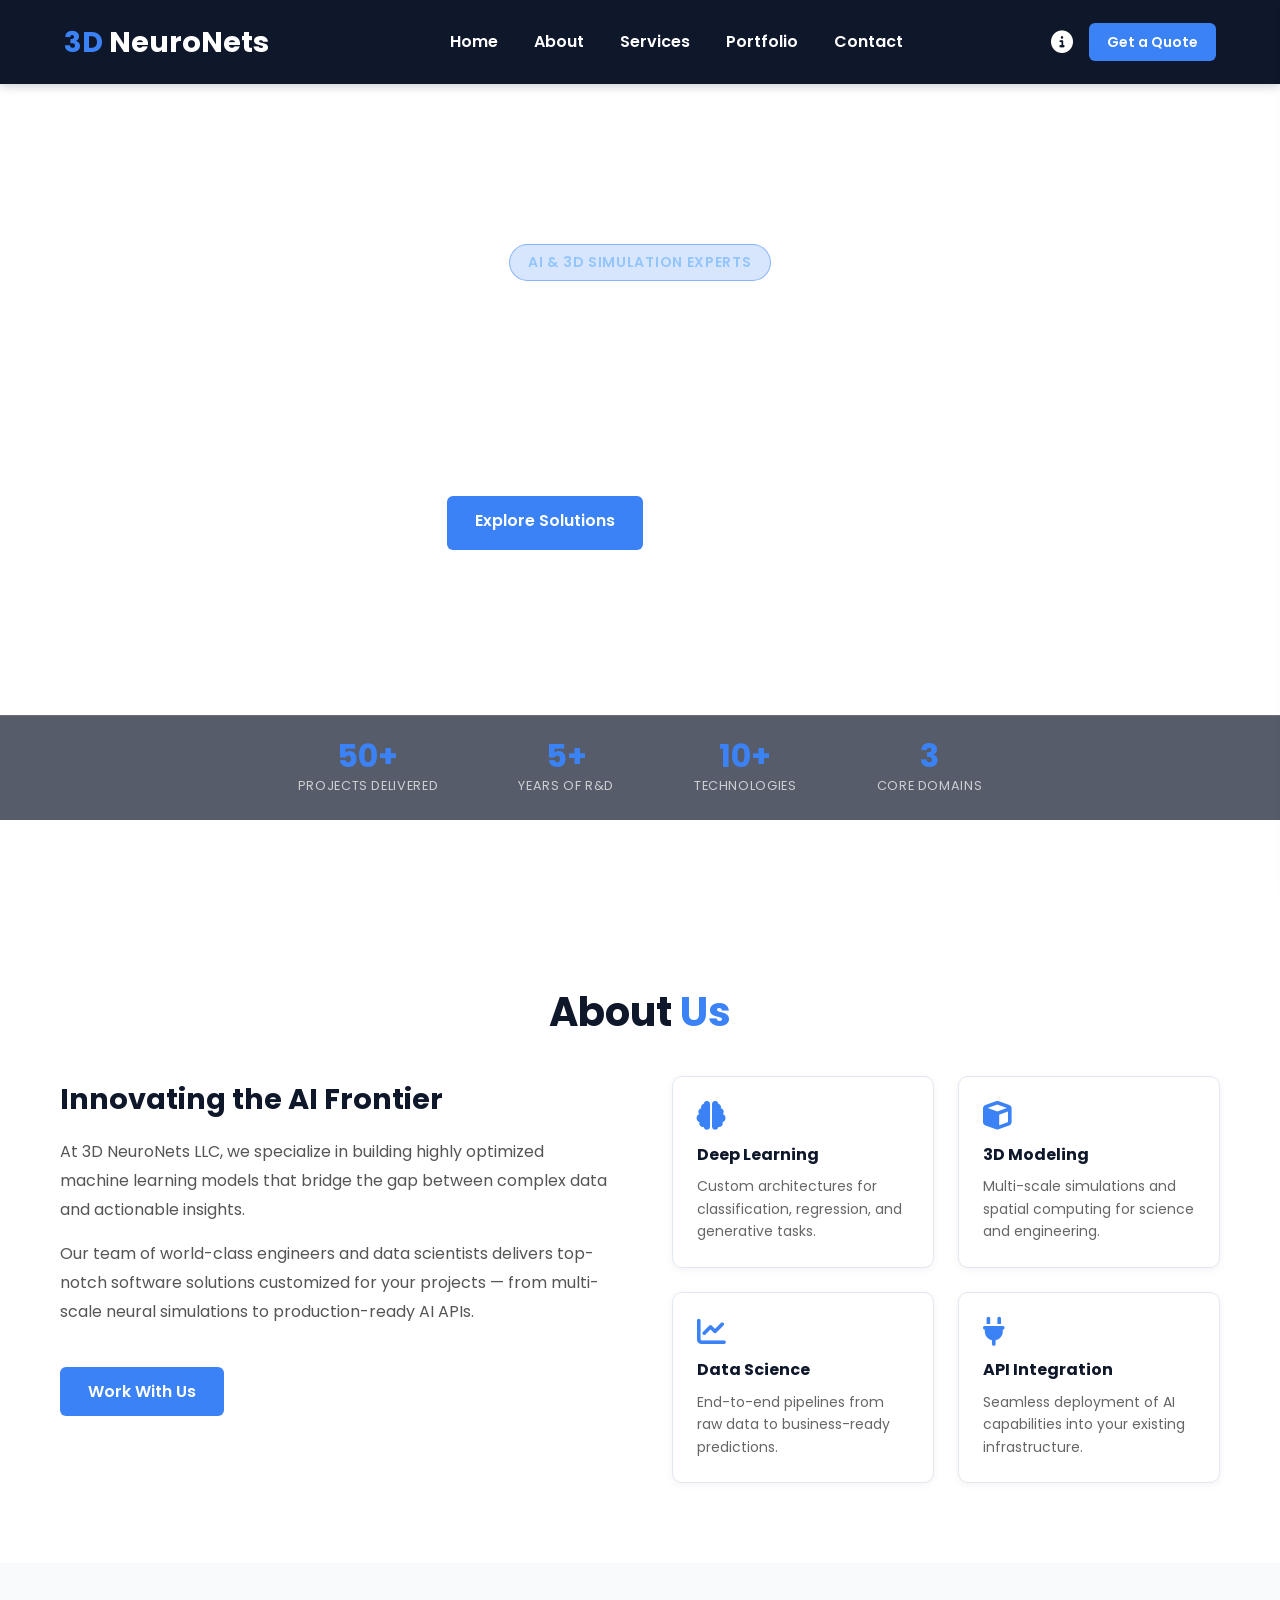
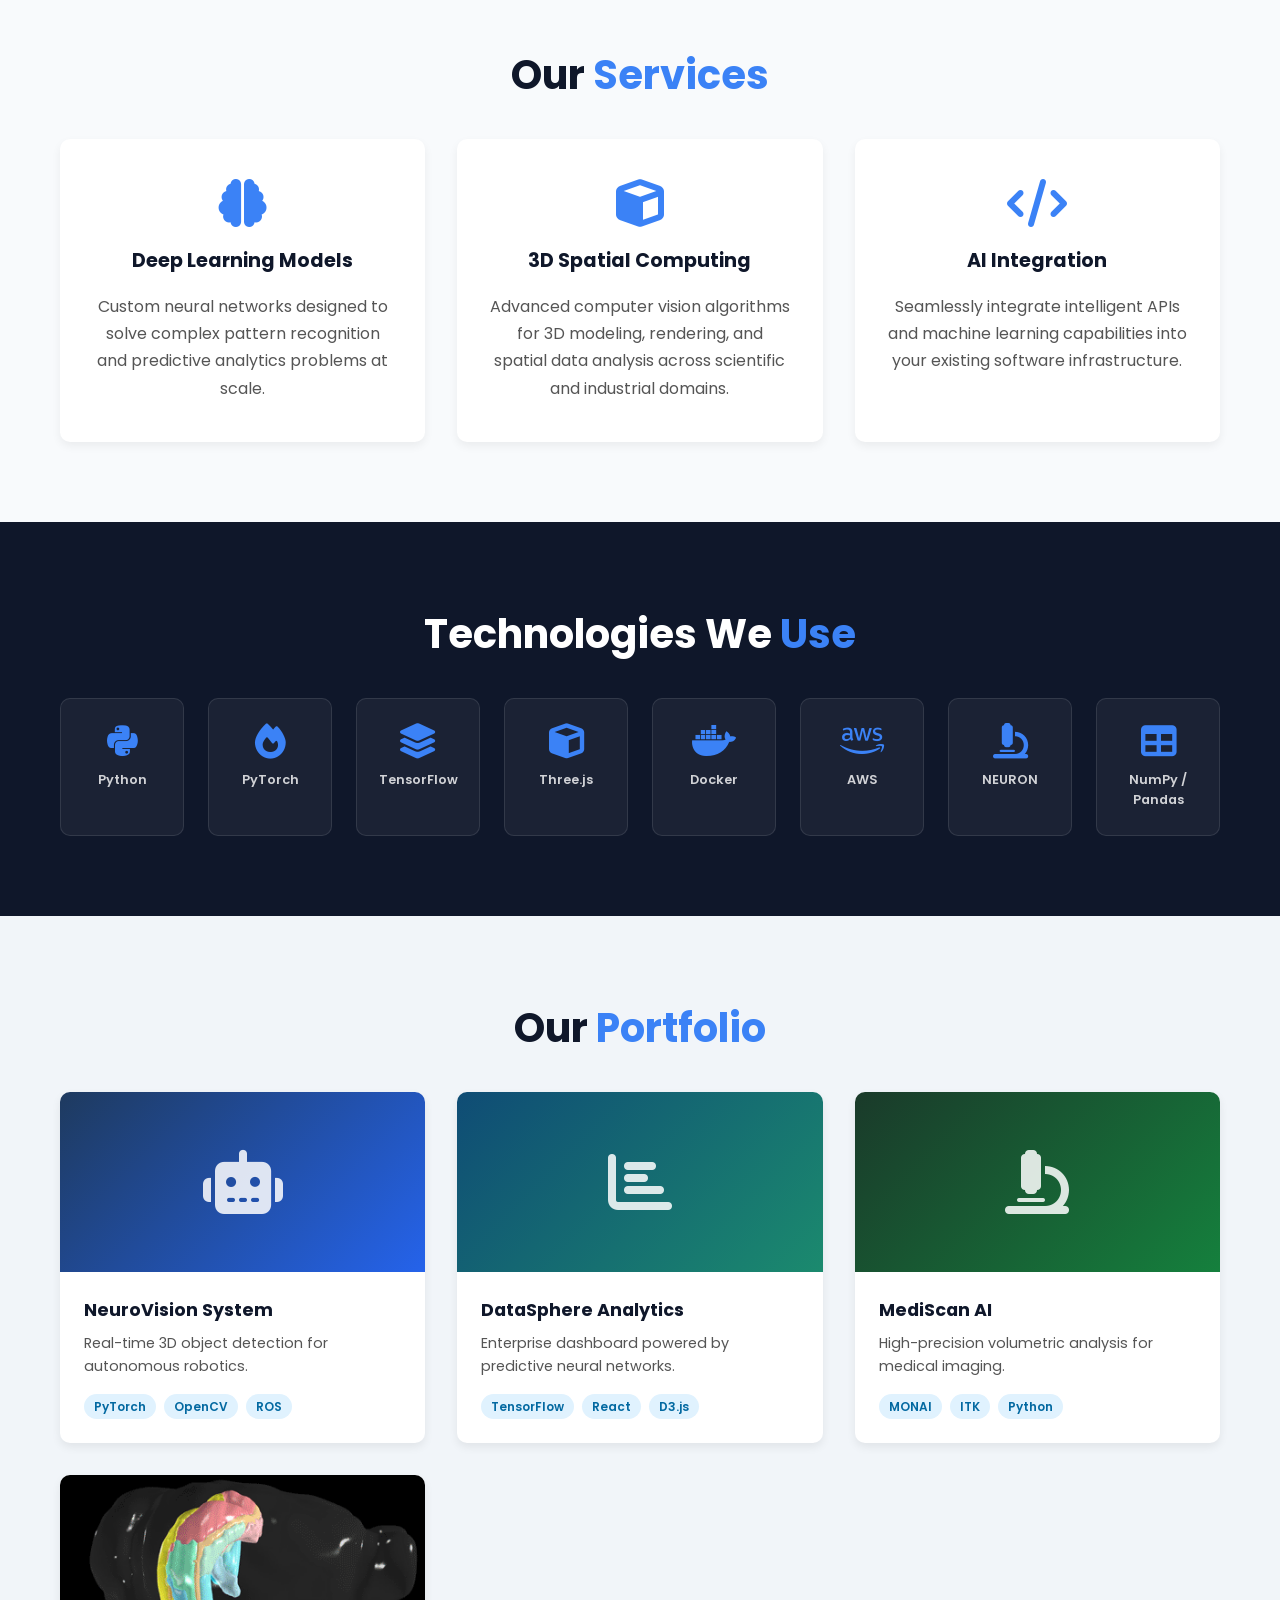
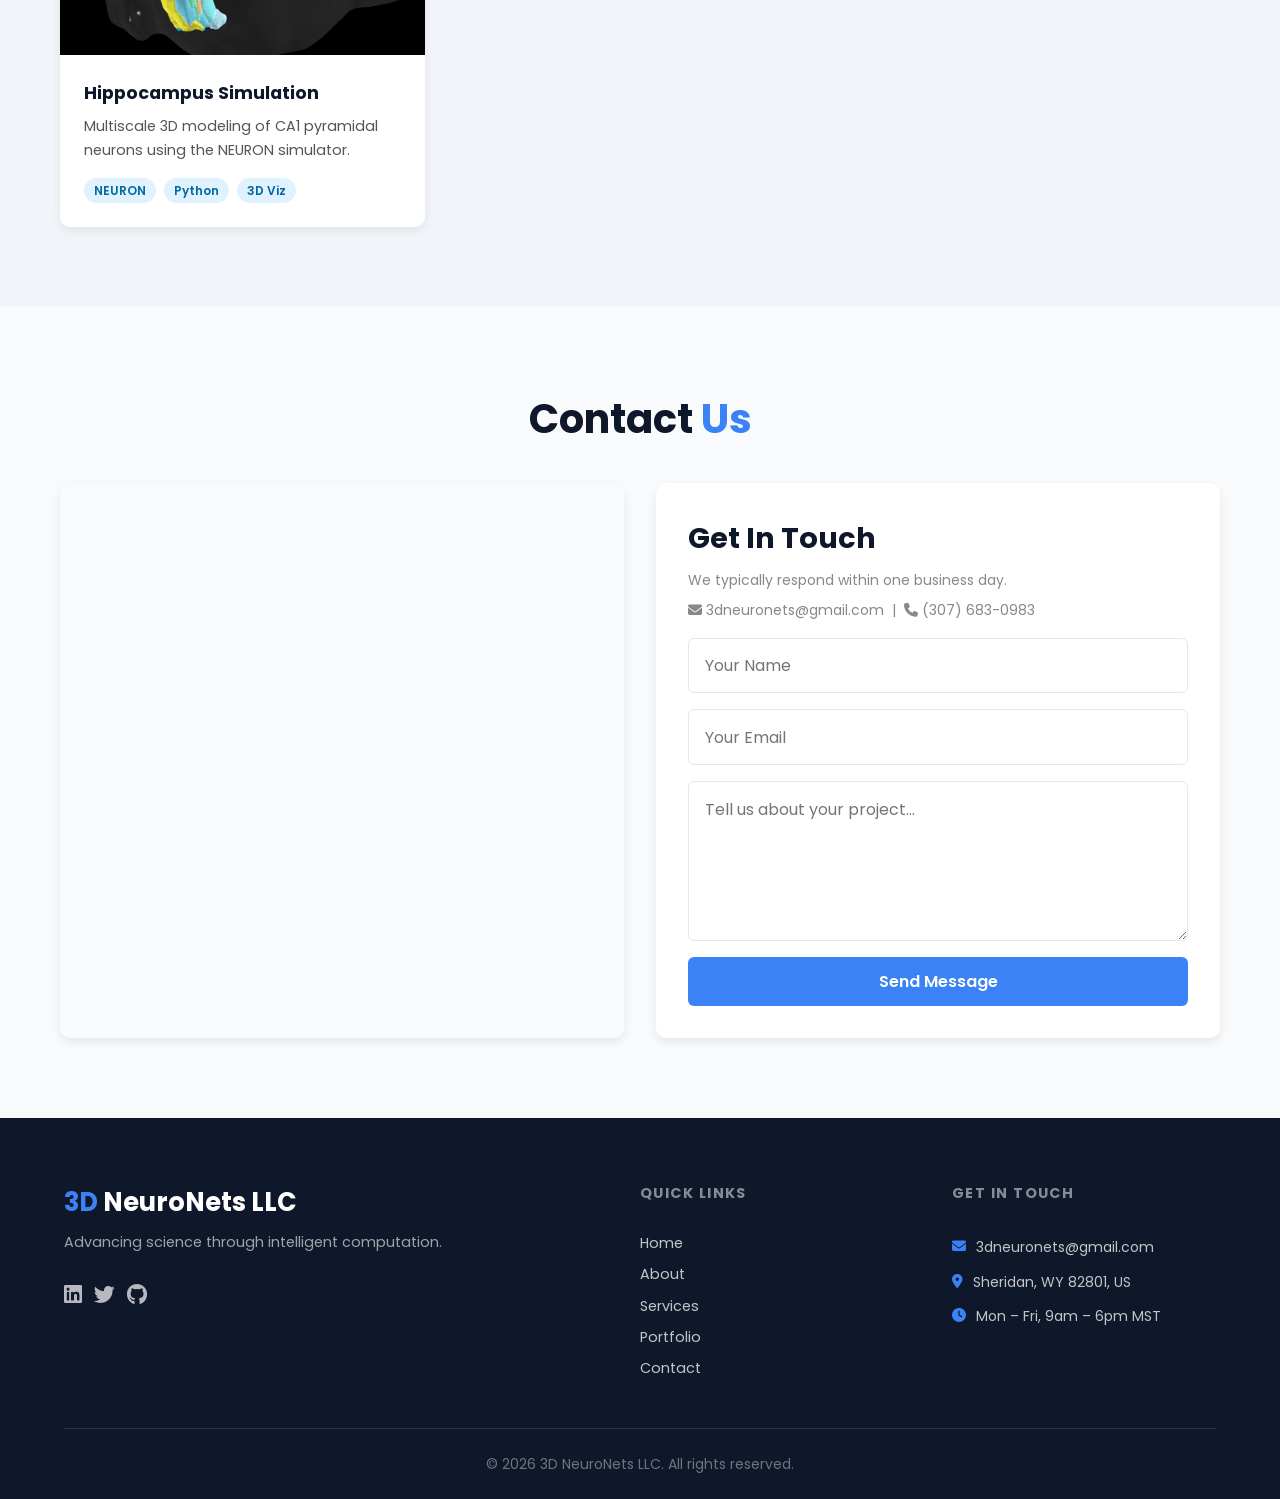
==== commit ccdfebca: "draft" ====
--- a/index.html
+++ b/index.html
@@ -51,6 +51,12 @@
     </div>
 
     <div class="info">
+        <i class="fas fa-phone"></i>
+        <h3>Phone Number</h3>
+        <p>(307) 683-0983</p>
+    </div>
+
+    <div class="info">
         <i class="fas fa-clock"></i>
         <h3>Business Hours</h3>
         <p>Monday – Friday: 9am – 6pm MST</p>
@@ -231,6 +237,7 @@
         <form action="" class="contact-form">
             <h3>Get In Touch</h3>
             <p class="form-note">We typically respond within one business day.</p>
+            <p class="form-note"><i class="fas fa-envelope"></i> 3dneuronets@gmail.com &nbsp;|&nbsp; <i class="fas fa-phone"></i> (307) 683-0983</p>
             <input type="text" placeholder="Your Name" class="box" required />
             <input type="email" placeholder="Your Email" class="box" required />
             <textarea placeholder="Tell us about your project..." class="box" rows="8" required></textarea>
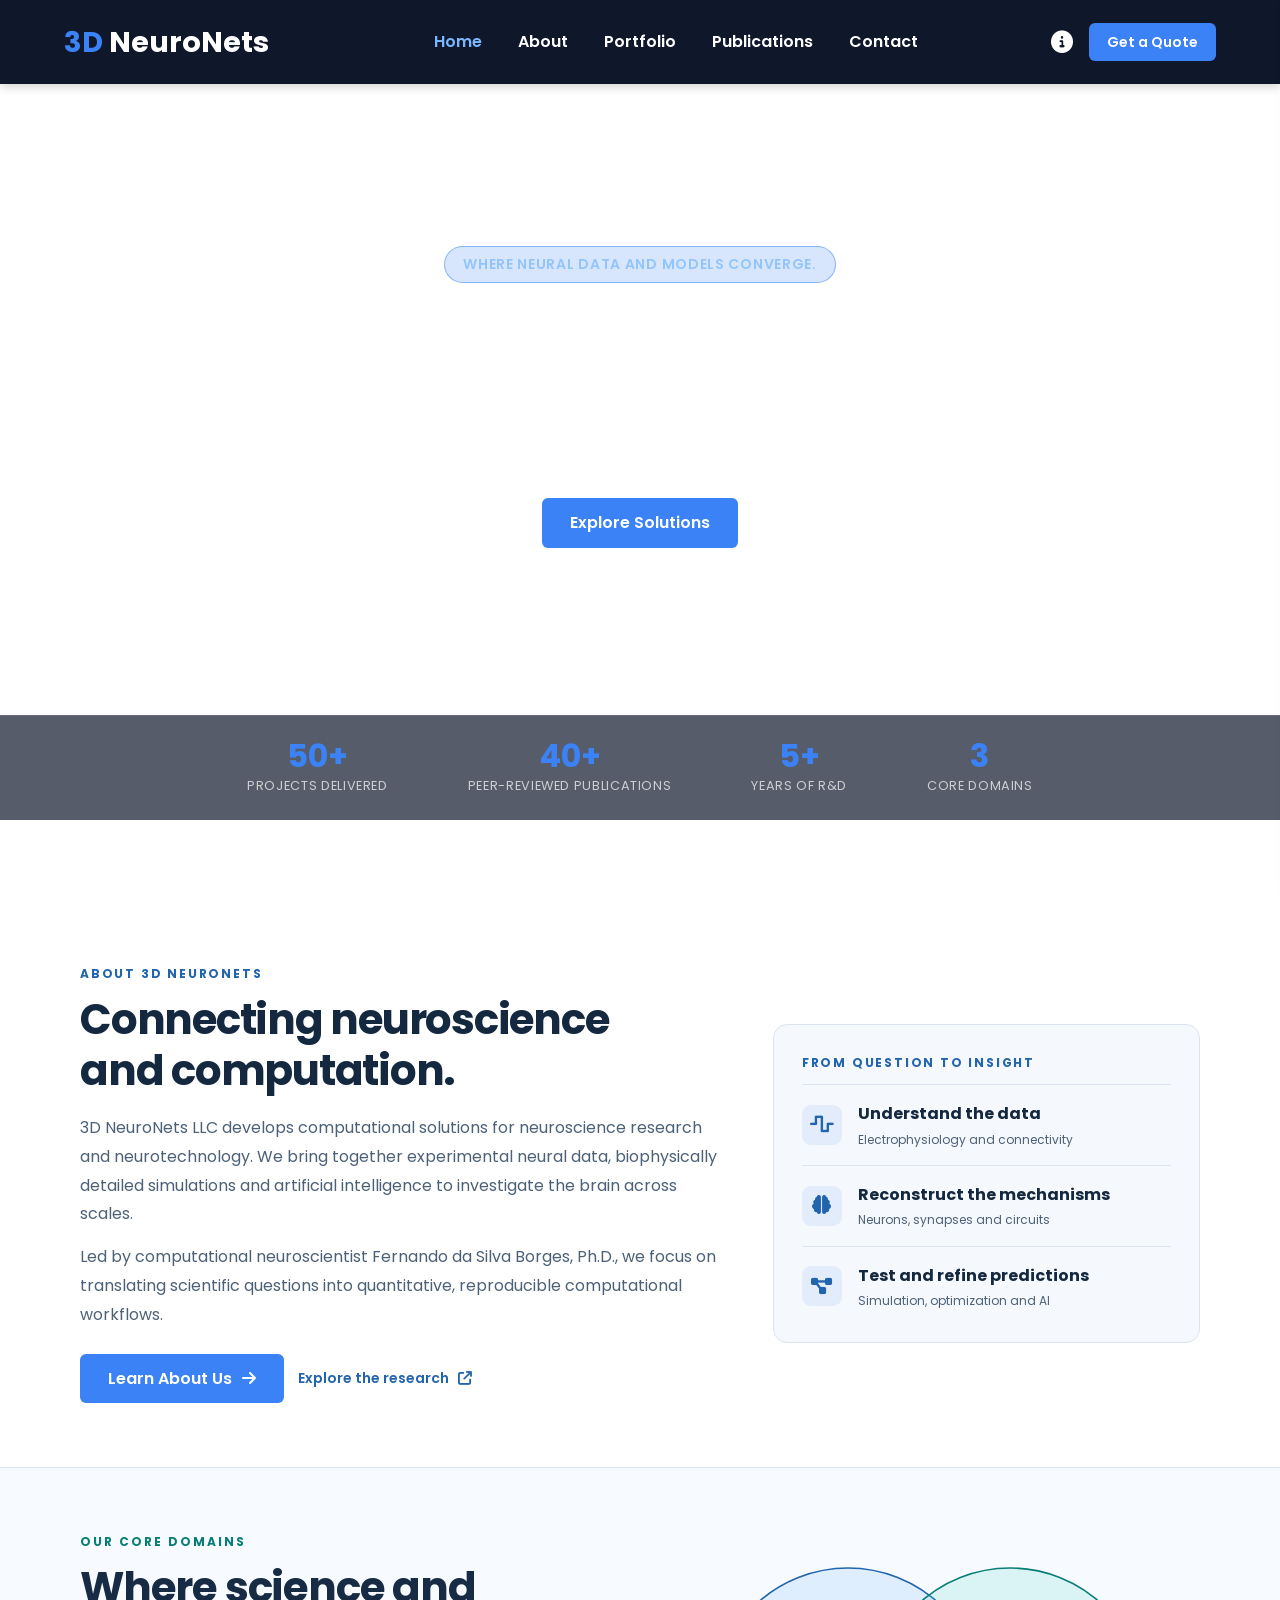
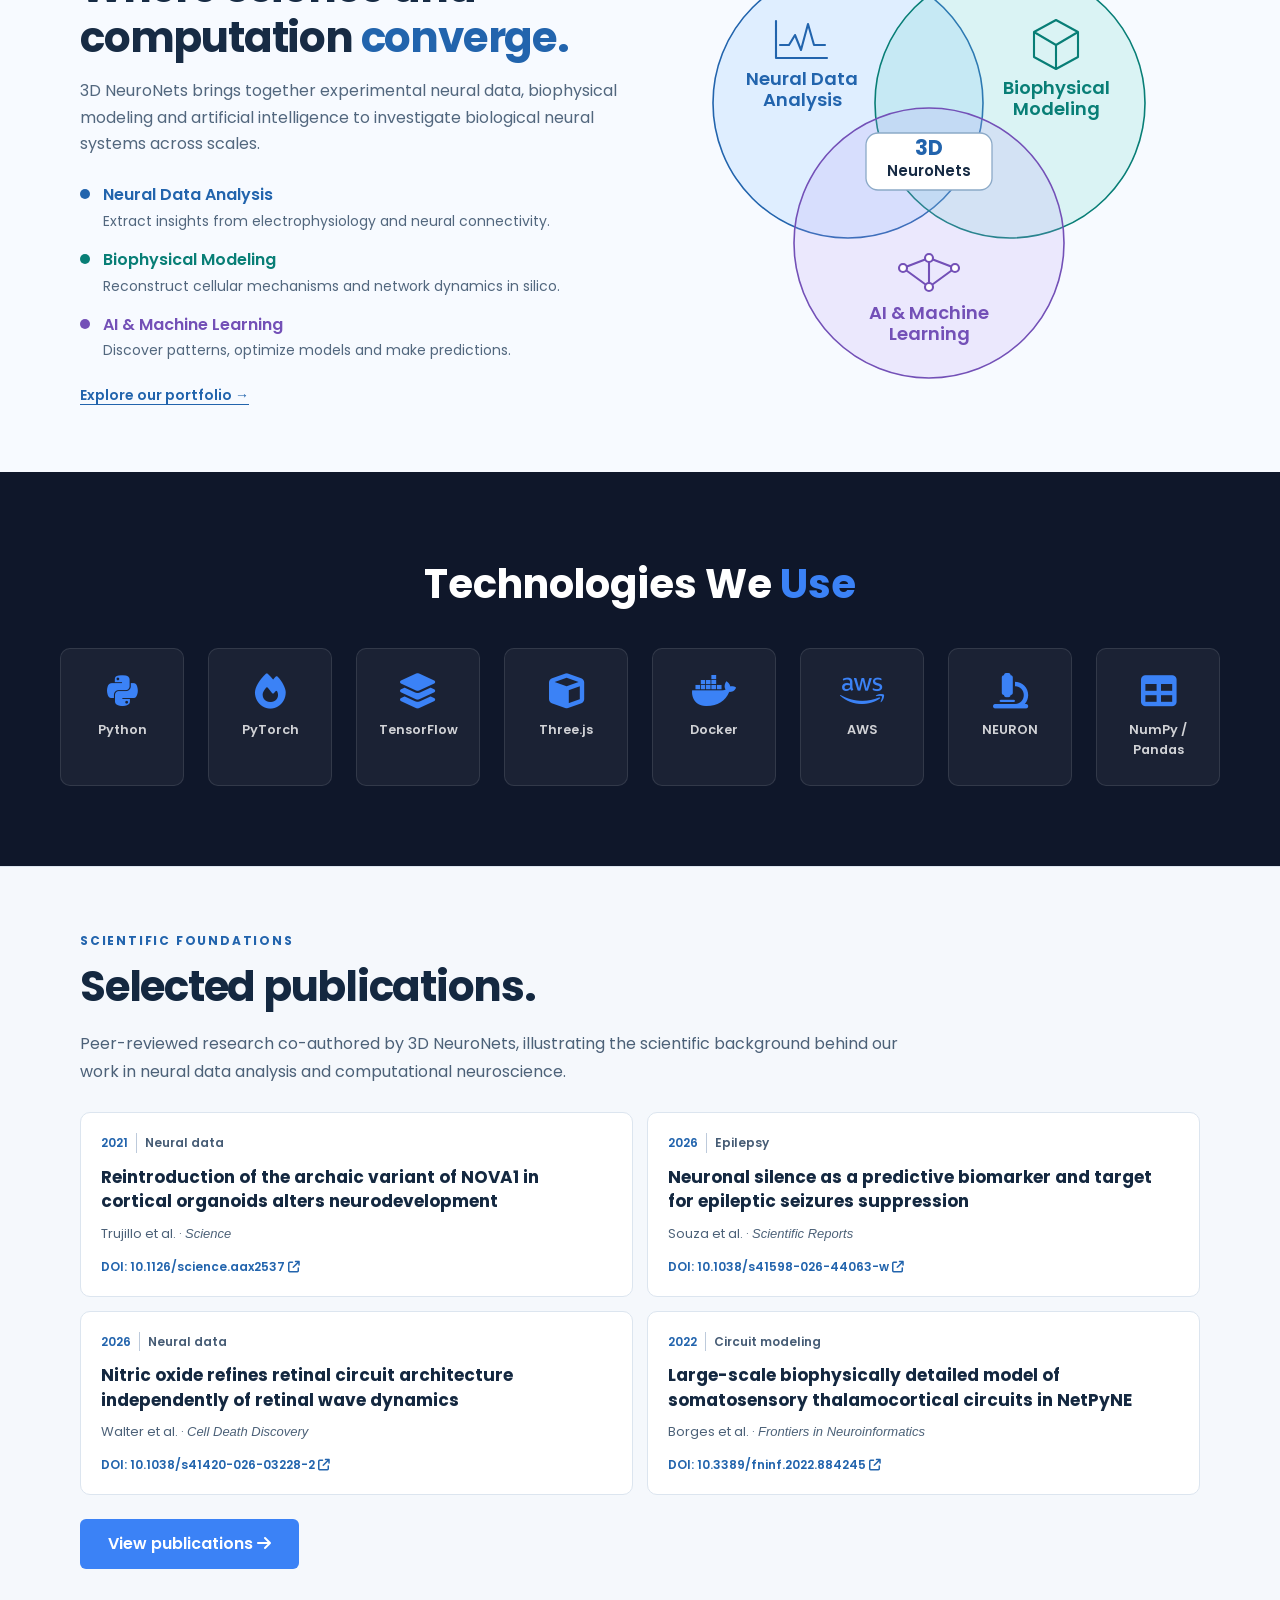
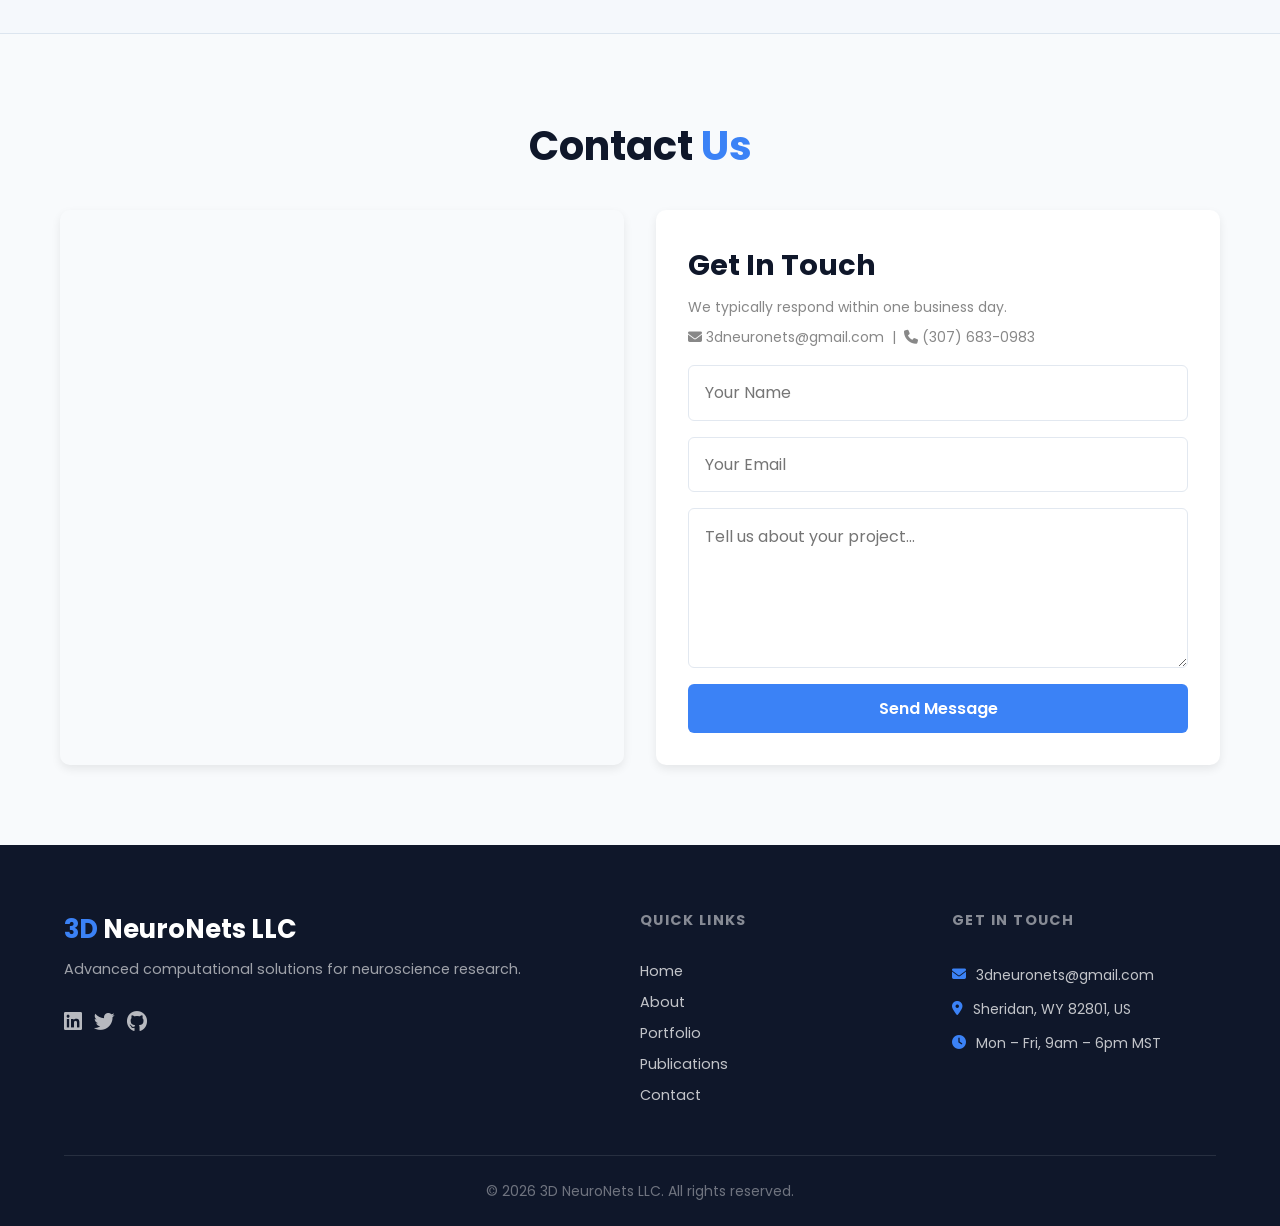
==== commit 07f65275: "Changes to the website design and content" ====
--- a/index.html
+++ b/index.html
@@ -4,8 +4,8 @@
     <meta charset="UTF-8">
     <meta name="viewport" content="width=device-width, initial-scale=1.0">
     <meta name="description" content="3D NeuroNets LLC — Advanced AI, Deep Learning, and 3D Spatial Computing solutions for modern engineering and scientific challenges.">
-    <meta property="og:title" content="3D NeuroNets LLC | AI & 3D Simulation Experts">
-    <meta property="og:description" content="Empowering projects with cutting-edge 3D Neural Networks, Deep Learning, and Spatial Computing.">
+    <meta property="og:title" content="3D NeuroNets LLC | Where Neural Data and Models Converge.">
+    <meta property="og:description" content="Empowering projects with cutting-edge Reconstructed Neural Networks, Neural data, and Spatial Computing.">
     <meta property="og:type" content="website">
     <title>3D NeuroNets LLC | Advanced Solutions For Your Projects</title>
     <link rel="preconnect" href="https://fonts.googleapis.com">
@@ -13,24 +13,27 @@
     <link href="https://fonts.googleapis.com/css2?family=Poppins:wght@300;400;600;700&display=swap" rel="stylesheet">
     <link rel="stylesheet" href="css/style.css">
     <link rel="stylesheet" href="https://cdnjs.cloudflare.com/ajax/libs/font-awesome/6.4.0/css/all.min.css">
+    <link rel="stylesheet" href="css/domains.css">
+    <link rel="stylesheet" href="css/navigation.css">
+    <link rel="stylesheet" href="css/about.css">
 </head>
 <body>
 
 <header class="header">
-    <a href="#" class="logo"><span>3D</span> NeuroNets</a>
+    <a href="./index.html#home" class="logo"><span>3D</span> NeuroNets</a>
 
     <nav class="navbar">
-        <a href="#home">Home</a>
-        <a href="#about">About</a>
-        <a href="#services">Services</a>
-        <a href="#portfolio">Portfolio</a>
-        <a href="#contact">Contact</a>
+        <a href="./index.html#home" aria-current="page">Home</a>
+        <a href="./about.html">About</a>
+        <a href="./portfolio.html">Portfolio</a>
+        <a href="./publications.html">Publications</a>
+        <a href="./index.html#contact">Contact</a>
     </nav>
 
     <div class="icons">
         <div id="menu-btn" class="fas fa-bars"></div>
         <div id="info-btn" class="fas fa-info-circle"></div>
-        <a href="#contact" class="btn btn-sm">Get a Quote</a>
+        <a href="./index.html#contact" class="btn btn-sm">Get a Quote</a>
     </div>
 </header>
 
@@ -64,66 +67,91 @@
     </div>
 
     <div class="share">
-        <a href="https://www.github.com/3dneuronets/" class="fab fa-github" title="GitHub" aria-label="GitHub"></a>
-        <a href="https://www.linkedin.com/in/3dneuronets" class="fab fa-linkedin" title="LinkedIn" aria-label="LinkedIn"></a>
+        <a href="https://github.com/3dneuronets/Portfolio" class="fab fa-github" title="GitHub" aria-label="GitHub"></a>
+        <a href="https://www.linkedin.com/in/fernando-da-silva-borges/" class="fab fa-linkedin" title="LinkedIn" aria-label="LinkedIn"></a>
     </div>
 </div>
 
 <section id="home" class="hero">
     <div class="hero-content fade-in">
-        <p class="hero-label">AI &amp; 3D Simulation Experts</p>
-        <h1>3D Simulations + Data Science + AI</h1>
-        <p class="hero-sub">Empowering projects with cutting-edge 3D Neural Networks, Deep Learning, and Spatial Computing solutions.</p>
+        <p class="hero-label">Where Neural Data and Models Converge.</p>
+        <h1>Neural Data + Simulations + AI</h1>
+        <p class="hero-sub">Empowering projects with cutting-edge Reconstructed Neural Networks, Neural data, and Spatial Computing.</p>
         <div class="hero-actions">
-            <a href="#services" class="btn">Explore Solutions</a>
-            <a href="#portfolio" class="btn btn-outline">View Portfolio</a>
+            <a href="#core-domains" class="btn">Explore Solutions</a>
         </div>
     </div>
     <div class="hero-stats">
         <div class="stat"><span>50+</span><p>Projects Delivered</p></div>
+        <div class="stat"><span>40+</span><p>Peer-reviewed Publications</p></div>
         <div class="stat"><span>5+</span><p>Years of R&amp;D</p></div>
-        <div class="stat"><span>10+</span><p>Technologies</p></div>
         <div class="stat"><span>3</span><p>Core Domains</p></div>
     </div>
 </section>
 
-<section id="about" class="about">
-    <div class="container">
-        <h2 class="section-title">About <span>Us</span></h2>
-        <div class="about-grid">
-            <div class="about-text fade-in">
-                <h3>Innovating the AI Frontier</h3>
-                <p>At 3D NeuroNets LLC, we specialize in building highly optimized machine learning models that bridge the gap between complex data and actionable insights.</p>
-                <p>Our team of world-class engineers and data scientists delivers top-notch software solutions customized for your projects — from multi-scale neural simulations to production-ready AI APIs.</p>
-                <a href="#contact" class="btn" style="margin-top:1.5rem;display:inline-block;">Work With Us</a>
-            </div>
-            <div class="about-stats fade-in">
-                <div class="stat-card">
-                    <i class="fas fa-brain"></i>
-                    <h4>Deep Learning</h4>
-                    <p>Custom architectures for classification, regression, and generative tasks.</p>
-                </div>
-                <div class="stat-card">
-                    <i class="fas fa-cube"></i>
-                    <h4>3D Modeling</h4>
-                    <p>Multi-scale simulations and spatial computing for science and engineering.</p>
-                </div>
-                <div class="stat-card">
-                    <i class="fas fa-chart-line"></i>
-                    <h4>Data Science</h4>
-                    <p>End-to-end pipelines from raw data to business-ready predictions.</p>
-                </div>
-                <div class="stat-card">
-                    <i class="fas fa-plug"></i>
-                    <h4>API Integration</h4>
-                    <p>Seamless deployment of AI capabilities into your existing infrastructure.</p>
-                </div>
-            </div>
-        </div>
-    </div>
-</section>
-
-<section id="services" class="services bg-light">
+<section id="about" class="about nn-home-about" aria-labelledby="home-about-title">
+    <div class="container nn-home-about-grid">
+        <div class="nn-home-about-copy">
+            <p class="nn-kicker">About 3D NeuroNets</p>
+            <h2 id="home-about-title">Connecting neuroscience<br>and computation.</h2>
+            <p>3D NeuroNets LLC develops computational solutions for neuroscience research and neurotechnology. We bring together experimental neural data, biophysically detailed simulations and artificial intelligence to investigate the brain across scales.</p>
+            <p>Led by computational neuroscientist Fernando da Silva Borges, Ph.D., we focus on translating scientific questions into quantitative, reproducible computational workflows.</p>
+            <div class="nn-actions"><a href="./about.html" class="btn">Learn About Us <i class="fa-solid fa-arrow-right" aria-hidden="true"></i></a><a href="./publications.html" class="nn-text-link">Explore the research <i class="fa-solid fa-arrow-up-right-from-square" aria-hidden="true"></i></a></div>
+        </div>
+        <aside class="nn-home-about-panel" aria-label="Our approach">
+            <p class="nn-kicker">From question to insight</p>
+            <div><i class="fa-solid fa-wave-square" aria-hidden="true"></i><span><strong>Understand the data</strong><small>Electrophysiology and connectivity</small></span></div>
+            <div><i class="fa-solid fa-brain" aria-hidden="true"></i><span><strong>Reconstruct the mechanisms</strong><small>Neurons, synapses and circuits</small></span></div>
+            <div><i class="fa-solid fa-diagram-project" aria-hidden="true"></i><span><strong>Test and refine predictions</strong><small>Simulation, optimization and AI</small></span></div>
+        </aside>
+    </div>
+</section>
+
+<section id="core-domains" class="nn-domains" aria-labelledby="nn-domains-title">
+    <div class="nn-domains-inner">
+        <div class="nn-domains-copy">
+            <p class="nn-domains-kicker">Our core domains</p>
+            <h2 id="nn-domains-title">Where science and computation <span>converge.</span></h2>
+            <p class="nn-domains-intro">3D NeuroNets brings together experimental neural data, biophysical modeling and artificial intelligence to investigate biological neural systems across scales.</p>
+            <div class="nn-domains-key">
+                <div class="nn-domain-item nn-data"><span class="nn-domain-dot" aria-hidden="true"></span><div><h3>Neural Data Analysis</h3><p>Extract insights from electrophysiology and neural connectivity.</p></div></div>
+                <div class="nn-domain-item nn-model"><span class="nn-domain-dot" aria-hidden="true"></span><div><h3>Biophysical Modeling</h3><p>Reconstruct cellular mechanisms and network dynamics in silico.</p></div></div>
+                <div class="nn-domain-item nn-ai"><span class="nn-domain-dot" aria-hidden="true"></span><div><h3>AI &amp; Machine Learning</h3><p>Discover patterns, optimize models and make predictions.</p></div></div>
+            </div>
+            <a class="nn-domains-link" href="./portfolio.html">Explore our portfolio &rarr;</a>
+        </div>
+        <div class="nn-domains-visual">
+            <svg class="nn-venn" viewBox="0 0 510 440" role="img" aria-labelledby="nn-venn-title nn-venn-desc" xmlns="http://www.w3.org/2000/svg">
+                <title id="nn-venn-title">3D NeuroNets core domains</title>
+                <desc id="nn-venn-desc">Three overlapping circles represent neural data analysis, biophysical modeling and AI and machine learning. 3D NeuroNets is at their intersection.</desc>
+                <g class="nn-venn-circles">
+                    <circle class="nn-circle nn-circle-data" cx="174" cy="153" r="135"/>
+                    <circle class="nn-circle nn-circle-model" cx="336" cy="153" r="135"/>
+                    <circle class="nn-circle nn-circle-ai" cx="255" cy="293" r="135"/>
+                </g>
+                <g class="nn-venn-label nn-label-data" text-anchor="middle">
+                    <g class="nn-venn-icon" transform="translate(102 71)"><path d="M0 0v37h51M4 24h9l6-10 6 15 7-26 6 21h11"/></g>
+                    <text x="128" y="135">Neural Data</text><text x="128" y="156">Analysis</text>
+                </g>
+                <g class="nn-venn-label nn-label-model" text-anchor="middle">
+                    <g class="nn-venn-icon" transform="translate(359 70)"><path d="M23 0 45 12v25L23 49 1 37V12ZM1 12l22 13 22-13M23 25v24"/></g>
+                    <text x="382" y="144">Biophysical</text><text x="382" y="165">Modeling</text>
+                </g>
+                <g class="nn-venn-label nn-label-ai" text-anchor="middle">
+                    <g class="nn-venn-icon" transform="translate(229 308)"><path d="M0 10 26 0l26 10-26 19L0 10M26 0v29"/><circle cx="0" cy="10" r="4"/><circle cx="26" cy="0" r="4"/><circle cx="52" cy="10" r="4"/><circle cx="26" cy="29" r="4"/></g>
+                    <text x="255" y="369">AI &amp; Machine</text><text x="255" y="390">Learning</text>
+                </g>
+                <g class="nn-venn-brand" text-anchor="middle">
+                    <rect x="192" y="183" width="126" height="57" rx="12"/>
+                    <text x="255" y="205" class="nn-venn-3d">3D</text>
+                    <text x="255" y="226" class="nn-venn-name">NeuroNets</text>
+                </g>
+            </svg>
+        </div>
+    </div>
+</section>
+
+<!-- <section id="services" class="services bg-light">
     <div class="container">
         <h2 class="section-title">Our <span>Services</span></h2>
         <div class="grid-3">
@@ -144,7 +172,7 @@
             </div>
         </div>
     </div>
-</section>
+</section> -->
 
 <section id="tech" class="tech-stack">
     <div class="container">
@@ -162,62 +190,40 @@
     </div>
 </section>
 
-<section id="portfolio" class="portfolio">
-    <div class="container">
-        <h2 class="section-title">Our <span>Portfolio</span></h2>
-        <div class="grid-3">
-
-            <div class="portfolio-item fade-in">
-                <div class="portfolio-preview portfolio-preview--robotics">
-                    <i class="fas fa-robot"></i>
-                </div>
-                <div class="portfolio-content">
-                    <h3>NeuroVision System</h3>
-                    <p>Real-time 3D object detection for autonomous robotics.</p>
-                    <div class="portfolio-tags">
-                        <span>PyTorch</span><span>OpenCV</span><span>ROS</span>
-                    </div>
-                </div>
-            </div>
-
-            <div class="portfolio-item fade-in">
-                <div class="portfolio-preview portfolio-preview--analytics">
-                    <i class="fas fa-chart-bar"></i>
-                </div>
-                <div class="portfolio-content">
-                    <h3>DataSphere Analytics</h3>
-                    <p>Enterprise dashboard powered by predictive neural networks.</p>
-                    <div class="portfolio-tags">
-                        <span>TensorFlow</span><span>React</span><span>D3.js</span>
-                    </div>
-                </div>
-            </div>
-
-            <div class="portfolio-item fade-in">
-                <div class="portfolio-preview portfolio-preview--medical">
-                    <i class="fas fa-microscope"></i>
-                </div>
-                <div class="portfolio-content">
-                    <h3>MediScan AI</h3>
-                    <p>High-precision volumetric analysis for medical imaging.</p>
-                    <div class="portfolio-tags">
-                        <span>MONAI</span><span>ITK</span><span>Python</span>
-                    </div>
-                </div>
-            </div>
-
-            <div class="portfolio-item fade-in">
-                <img src="images/Hippocampus-low.gif" alt="Multiscale modeling of the hippocampus — 3D simulation of CA1 neurons" class="portfolio-img" loading="lazy">
-                <div class="portfolio-content">
-                    <h3>Hippocampus Simulation</h3>
-                    <p>Multiscale 3D modeling of CA1 pyramidal neurons using the NEURON simulator.</p>
-                    <div class="portfolio-tags">
-                        <span>NEURON</span><span>Python</span><span>3D Viz</span>
-                    </div>
-                </div>
-            </div>
-
-        </div>
+<section id="featured-research" class="nn-home-research nn-section nn-tint" aria-labelledby="featured-research-title">
+    <div class="nn-wrap">
+        <p class="nn-kicker">Scientific foundations</p>
+        <h2 id="featured-research-title">Selected publications.</h2>
+        <p class="nn-section-intro">Peer-reviewed research co-authored by 3D NeuroNets, illustrating the scientific background behind our work in neural data analysis and computational neuroscience.</p>
+        <div class="nn-featured">
+<!-- FEATURED:START -->
+<article class="nn-paper" data-topic="Neural data" data-year="2021">
+    <div class="nn-paper-meta"><span>2021</span><span>Neural data</span></div>
+    <h3><a href="https://doi.org/10.1126/science.aax2537" target="_blank" rel="noopener noreferrer">Reintroduction of the archaic variant of NOVA1 in cortical organoids alters neurodevelopment</a></h3>
+    <p>Trujillo et al. · <i>Science</i></p>
+    <a class="nn-doi" href="https://doi.org/10.1126/science.aax2537" target="_blank" rel="noopener noreferrer">DOI: 10.1126/science.aax2537 <i class="fa-solid fa-arrow-up-right-from-square" aria-hidden="true"></i></a>
+</article>
+<article class="nn-paper" data-topic="Epilepsy" data-year="2026">
+    <div class="nn-paper-meta"><span>2026</span><span>Epilepsy</span></div>
+    <h3><a href="https://doi.org/10.1038/s41598-026-44063-w" target="_blank" rel="noopener noreferrer">Neuronal silence as a predictive biomarker and target for epileptic seizures suppression</a></h3>
+    <p>Souza et al. · <i>Scientific Reports</i></p>
+    <a class="nn-doi" href="https://doi.org/10.1038/s41598-026-44063-w" target="_blank" rel="noopener noreferrer">DOI: 10.1038/s41598-026-44063-w <i class="fa-solid fa-arrow-up-right-from-square" aria-hidden="true"></i></a>
+</article>
+<article class="nn-paper" data-topic="Neural data" data-year="2026">
+    <div class="nn-paper-meta"><span>2026</span><span>Neural data</span></div>
+    <h3><a href="https://doi.org/10.1038/s41420-026-03228-2" target="_blank" rel="noopener noreferrer">Nitric oxide refines retinal circuit architecture independently of retinal wave dynamics</a></h3>
+    <p>Walter et al. · <i>Cell Death Discovery</i></p>
+    <a class="nn-doi" href="https://doi.org/10.1038/s41420-026-03228-2" target="_blank" rel="noopener noreferrer">DOI: 10.1038/s41420-026-03228-2 <i class="fa-solid fa-arrow-up-right-from-square" aria-hidden="true"></i></a>
+</article>
+<article class="nn-paper" data-topic="Circuit modeling" data-year="2022">
+    <div class="nn-paper-meta"><span>2022</span><span>Circuit modeling</span></div>
+    <h3><a href="https://doi.org/10.3389/fninf.2022.884245" target="_blank" rel="noopener noreferrer">Large-scale biophysically detailed model of somatosensory thalamocortical circuits in NetPyNE</a></h3>
+    <p>Borges et al. · <i>Frontiers in Neuroinformatics</i></p>
+    <a class="nn-doi" href="https://doi.org/10.3389/fninf.2022.884245" target="_blank" rel="noopener noreferrer">DOI: 10.3389/fninf.2022.884245 <i class="fa-solid fa-arrow-up-right-from-square" aria-hidden="true"></i></a>
+</article>
+<!-- FEATURED:END -->
+        </div>
+        <a href="./publications.html" class="btn">View publications <i class="fa-solid fa-arrow-right" aria-hidden="true"></i></a>
     </div>
 </section>
 
@@ -250,20 +256,20 @@
     <div class="footer-inner">
         <div class="footer-brand">
             <p class="footer-logo"><span>3D</span> NeuroNets LLC</p>
-            <p class="footer-tagline">Advancing science through intelligent computation.</p>
+            <p class="footer-tagline">Advanced computational solutions for neuroscience research.</p>
             <div class="social-links">
-                <a href="https://www.linkedin.com/in/3dneuronets" aria-label="LinkedIn"><i class="fa-brands fa-linkedin"></i></a>
+                <a href="https://www.linkedin.com/in/fernando-da-silva-borges/" aria-label="LinkedIn"><i class="fa-brands fa-linkedin"></i></a>
                 <a href="https://www.twitter.com/3dneuronets" aria-label="Twitter"><i class="fa-brands fa-twitter"></i></a>
-                <a href="https://www.github.com/3dneuronets" aria-label="GitHub"><i class="fa-brands fa-github"></i></a>
+                <a href="https://github.com/3dneuronets/Portfolio" aria-label="GitHub"><i class="fa-brands fa-github"></i></a>
             </div>
         </div>
         <div class="footer-links">
             <h4>Quick Links</h4>
-            <a href="#home">Home</a>
-            <a href="#about">About</a>
-            <a href="#services">Services</a>
-            <a href="#portfolio">Portfolio</a>
-            <a href="#contact">Contact</a>
+            <a href="./index.html#home">Home</a>
+            <a href="./about.html">About</a>
+            <a href="./portfolio.html">Portfolio</a>
+            <a href="./publications.html">Publications</a>
+            <a href="./index.html#contact">Contact</a>
         </div>
         <div class="footer-contact">
             <h4>Get In Touch</h4>
--- a/css/domains.css
+++ b/css/domains.css
@@ -0,0 +1,47 @@
+/* 3D NeuroNets — shared core domains / Venn diagram */
+.nn-domains {
+    --nn-bg:#f7faff; --nn-text:#172b44; --nn-muted:#52677e;
+    --nn-blue:#2264ad; --nn-teal:#087e76; --nn-purple:#7350b7;
+    --nn-blue-fill:#76baff; --nn-teal-fill:#59d6c5; --nn-purple-fill:#b29af1;
+    --nn-brand-bg:#fff; --nn-brand-stroke:#8caac8; --nn-border:#dce6f1;
+    background:var(--nn-bg);color:var(--nn-text);padding:64px 0;
+    border-top:1px solid var(--nn-border);font:16px/1.6 Poppins,system-ui,sans-serif;
+    text-transform:none;
+}
+.nn-domains.nn-dark {
+    --nn-bg:#0d192b; --nn-text:#edf4ff; --nn-muted:#a9bbd1;
+    --nn-blue:#8acaff; --nn-teal:#7de7d8; --nn-purple:#c2aaff;
+    --nn-blue-fill:#369cf5; --nn-teal-fill:#48dccc; --nn-purple-fill:#ad91ff;
+    --nn-brand-bg:#14283e; --nn-brand-stroke:#91b8df; --nn-border:#273953;
+}
+.nn-domains .nn-domains-inner {width:min(1120px,calc(100% - 48px));margin:0 auto;display:grid;grid-template-columns:1fr 1fr;gap:36px;align-items:center;}
+.nn-domains .nn-domains-kicker {color:var(--nn-teal);font-size:12px;font-weight:700;letter-spacing:2px;text-transform:uppercase;margin:0 0 12px;}
+.nn-domains h2 {font-size:clamp(28px,3.3vw,43px);font-weight:700;line-height:1.17;letter-spacing:-1.2px;margin:0 0 16px;color:var(--nn-text);text-transform:none;}
+.nn-domains h2 span {color:var(--nn-blue);}
+.nn-domains .nn-domains-intro {font-size:16px;line-height:1.65;color:var(--nn-muted);margin:0 0 25px;text-transform:none;}
+.nn-domains .nn-domains-key {display:grid;gap:15px;}
+.nn-domains .nn-domain-item {display:flex;gap:13px;align-items:flex-start;}
+.nn-domains .nn-data {--nn-accent:var(--nn-blue);}
+.nn-domains .nn-model {--nn-accent:var(--nn-teal);}
+.nn-domains .nn-ai {--nn-accent:var(--nn-purple);}
+.nn-domains .nn-domain-dot {background:var(--nn-accent);height:10px;width:10px;border-radius:50%;flex:0 0 10px;margin-top:7px;}
+.nn-domains .nn-domain-item h3 {font-size:16px;font-weight:600;color:var(--nn-accent);margin:0 0 3px;text-transform:none;}
+.nn-domains .nn-domain-item p {font-size:14px;color:var(--nn-muted);line-height:1.5;margin:0;text-transform:none;}
+.nn-domains .nn-domains-link {display:inline-block;color:var(--nn-blue);font-size:14px;font-weight:600;margin-top:23px;text-decoration:underline;text-underline-offset:4px;}
+.nn-domains .nn-venn {display:block;width:100%;max-width:510px;height:auto;margin:0 auto;overflow:visible;font-family:Poppins,system-ui,sans-serif;}
+.nn-domains .nn-circle {stroke-width:1.6;fill-opacity:.19;transition:fill-opacity .25s;}
+.nn-domains .nn-circle-data {fill:var(--nn-blue-fill);stroke:var(--nn-blue);}
+.nn-domains .nn-circle-model {fill:var(--nn-teal-fill);stroke:var(--nn-teal);}
+.nn-domains .nn-circle-ai {fill:var(--nn-purple-fill);stroke:var(--nn-purple);}
+.nn-domains .nn-circle:hover {fill-opacity:.32;}
+.nn-domains .nn-venn-label {font-size:18px;font-weight:600;}
+.nn-domains .nn-label-data {fill:var(--nn-blue);color:var(--nn-blue);}
+.nn-domains .nn-label-model {fill:var(--nn-teal);color:var(--nn-teal);}
+.nn-domains .nn-label-ai {fill:var(--nn-purple);color:var(--nn-purple);}
+.nn-domains .nn-venn-icon {fill:none;stroke:currentColor;stroke-width:2.1;stroke-linecap:round;stroke-linejoin:round;}
+.nn-domains .nn-venn-icon circle {fill:var(--nn-brand-bg);}
+.nn-domains .nn-venn-brand rect {fill:var(--nn-brand-bg);stroke:var(--nn-brand-stroke);stroke-width:1.3;}
+.nn-domains .nn-venn-3d {fill:var(--nn-blue);font-size:21px;font-weight:700;}
+.nn-domains .nn-venn-name {fill:var(--nn-text);font-size:15px;font-weight:600;}
+@media(max-width:760px){.nn-domains{padding:44px 0;}.nn-domains .nn-domains-inner{grid-template-columns:1fr;gap:25px;width:calc(100% - 32px);}.nn-domains .nn-venn{max-width:420px;}}
+@media(prefers-reduced-motion:reduce){.nn-domains .nn-circle{transition:none;}}
--- a/css/navigation.css
+++ b/css/navigation.css
@@ -0,0 +1,32 @@
+/* Shared header adjustments for the new navigation, without changing the existing palette. */
+.header .navbar a[aria-current="page"] { color: #79b8ff; }
+.header .logo { white-space: nowrap; }
+.header .icons .btn { white-space: nowrap; }
+@media (min-width: 901px) and (max-width: 1150px) {
+    .header { padding-inline: 3%; }
+    .header .navbar a { margin-left: 1rem; font-size: .92rem; }
+    .header .logo { font-size: 1.5rem; }
+}
+@media (max-width: 900px) {
+    #menu-btn { display: inline-block; }
+    .header .navbar { position: absolute; top: 100%; left: 0; right: 0; background: var(--primary-color); border-top: 1px solid rgba(255,255,255,.1); display: flex; flex-direction: column; align-items: flex-start; transform: scaleY(0); transform-origin: top; transition: transform .3s ease; padding: .5rem 0; visibility: hidden; }
+    .header .navbar.active { transform: scaleY(1); visibility: visible; }
+    .header .navbar a { margin: .75rem 5%; display: block; }
+}
+@media (max-width: 480px) {
+    .header { padding: .95rem 4%; gap: 8px; }
+    .header .logo { font-size: clamp(1.05rem,4.3vw,1.5rem); }
+    .header .icons { gap: .65rem; }
+    .header .icons div { font-size: 1.15rem; }
+    .header .icons .btn { padding: 7px 9px; font-size: .72rem; }
+}
+/* Keep the original contact panel within narrow screens. */
+.contact-info { max-width:100%; }
+@media (max-width:480px) {
+    .contact-wrapper .map,.contact-form { min-width:0; width:100%; }
+    .contact-form { padding:1.2rem; overflow-wrap:anywhere; }
+    .contact-form .box { min-width:0; width:100%; }
+    .tech-grid { gap:.6rem; grid-template-columns:repeat(3,minmax(0,1fr)); }
+    .tech-item { padding:1rem .35rem; min-width:0; overflow-wrap:anywhere; }
+    .footer-contact p { overflow-wrap:anywhere; }
+}
--- a/css/about.css
+++ b/css/about.css
@@ -0,0 +1,107 @@
+/* Page-specific styles; original site CSS remains intact. */
+.nn-inner-page, .nn-home-about { --nn-ink:#142840; --nn-muted:#4c6178; --nn-accent:#2264ad; --nn-line:#dce5ef; --nn-tint:#f5f8fc; color:var(--nn-ink); }
+.nn-inner-page { padding-top:82px; }
+.nn-inner-page [hidden] { display:none !important; }
+.nn-wrap { width:min(1120px,calc(100% - 48px)); margin:auto; }
+.nn-kicker { font-size:12px; font-weight:700; letter-spacing:1.8px; text-transform:uppercase; color:var(--nn-accent); margin:0 0 12px; }
+.nn-home-about { padding:64px 0; }
+.nn-home-about-grid { display:grid; grid-template-columns:1.2fr .8fr; gap:52px; text-align:left; align-items:center; max-width:1160px; }
+.nn-home-about h2, .nn-inner-page h2 { font-size:clamp(28px,3.5vw,42px); line-height:1.2; letter-spacing:-1.25px; margin:0 0 18px; max-width:850px; }
+.nn-home-about-copy > p:not(.nn-kicker) { color:var(--nn-muted); line-height:1.8; margin-bottom:14px; }
+.nn-actions { display:flex; flex-wrap:wrap; align-items:center; gap:14px; margin-top:24px; }
+.nn-actions i { margin-left:6px; }
+.nn-text-link { color:var(--nn-accent); font-size:14px; font-weight:600; }
+.nn-text-link:hover { text-decoration:underline; }
+.nn-home-about-panel { background:var(--nn-tint); border:1px solid var(--nn-line); padding:28px; border-radius:14px; }
+.nn-home-about-panel>div { display:flex; align-items:center; gap:16px; padding:16px 0; border-top:1px solid var(--nn-line); }
+.nn-home-about-panel>div:last-child { padding-bottom:4px; }
+.nn-home-about-panel>div>i { flex:0 0 40px; height:40px; display:grid; place-items:center; background:#e2ecfa; color:var(--nn-accent); border-radius:9px; font-size:19px; }
+.nn-home-about-panel strong,.nn-home-about-panel small { display:block; }
+.nn-home-about-panel small { color:var(--nn-muted); font-size:12px; margin-top:3px; }
+.nn-page-hero { background:radial-gradient(ellipse at 80% 45%,#1b3656 0%,#0d192b 60%); color:#edf4ff; padding:72px 0; }
+.nn-page-hero .nn-kicker,.nn-cta .nn-kicker { color:#67e0d0; }
+.nn-page-hero h1 { font-size:clamp(37px,5.4vw,66px); letter-spacing:-2px; line-height:1.1; margin:0 0 22px; }
+.nn-page-hero h1 em { color:#79bfff; font-style:normal; }
+.nn-lead { color:#bdcde0; font-size:clamp(16px,1.6vw,19px); max-width:700px; line-height:1.7; }
+.nn-hero-grid { display:grid; grid-template-columns:1.2fr .8fr; align-items:center; gap:42px; }
+.nn-hero-art { position:relative; background:#102238; border:1px solid #365575; border-radius:16px; padding:14px; box-shadow:0 18px 50px #050a1470; transform:rotate(2deg); }
+.nn-hero-art img { display:block; width:100%; height:auto; max-height:340px; object-fit:contain; border-radius:8px; }
+.nn-hero-art span { display:block; color:#b7cce3; font-size:12px; margin:9px 4px 0; }
+.nn-section { padding:64px 0; }
+.nn-tint { background:var(--nn-tint); border-block:1px solid var(--nn-line); }
+.nn-section-intro { color:var(--nn-muted); max-width:820px; margin:0 0 26px; line-height:1.75; }
+.nn-mission-grid { display:grid; grid-template-columns:1fr 1fr; gap:34px; color:var(--nn-muted); line-height:1.85; }
+.nn-principles { display:grid; grid-template-columns:repeat(3,minmax(0,1fr)); gap:16px; margin-top:32px; }
+.nn-principles article,.nn-country-grid article { padding:22px; background:white; border:1px solid var(--nn-line); border-radius:12px; }
+.nn-principles i { color:var(--nn-accent); font-size:24px; margin-bottom:12px; }
+.nn-principles h3,.nn-country-grid h3 { font-size:17px; margin:0 0 9px; }
+.nn-principles p,.nn-country-grid p { color:var(--nn-muted); font-size:14px; line-height:1.7; }
+.nn-profile { display:grid; grid-template-columns:minmax(220px, .68fr) 1.32fr; gap:42px; align-items:start; margin-top:25px; }
+.nn-portrait { margin:0; padding:12px; border:1px solid var(--nn-line); background:white; border-radius:15px; }
+.nn-portrait img { display:block; width:100%; height:auto; aspect-ratio:6/7; object-fit:cover; object-position:center 30%; border-radius:10px; background:#eaf0f7; }
+.nn-portrait figcaption { padding:12px 4px 3px; color:var(--nn-muted); font-size:13px; }
+.nn-role { color:var(--nn-accent); font-size:13px; font-weight:600; margin-bottom:8px; }
+.nn-bio h3 { font-size:clamp(24px,3vw,34px); line-height:1.22; margin-bottom:17px; }
+.nn-bio > p:not(.nn-role):not(.nn-source-note) { color:var(--nn-muted); line-height:1.75; margin:0 0 13px; }
+.nn-tags,.nn-profile-links { display:flex; flex-wrap:wrap; gap:8px; margin-top:18px; }
+.nn-tags span { background:#e5edf8; color:#294b74; font-size:12px; padding:5px 10px; border-radius:5px; }
+.nn-profile-links a { display:inline-flex; align-items:center; gap:7px; border:1px solid #cbd9e9; padding:8px 11px; border-radius:6px; background:white; color:var(--nn-accent); font-weight:600; font-size:12px; }
+.nn-profile-links a:hover,.nn-country-grid a:hover,.nn-doi:hover { text-decoration:underline; }
+.nn-source-note { margin-top:19px; color:var(--nn-muted); font-size:12px; line-height:1.7; }
+.nn-source-note a { color:var(--nn-accent); text-decoration:underline; }
+.nn-country-grid { display:grid; grid-template-columns:repeat(3,minmax(0,1fr)); gap:14px; }
+.nn-country-grid article { display:flex; flex-direction:column; align-items:flex-start; }
+.nn-country-code { display:grid; place-items:center; width:42px; height:34px; background:#e7effb; color:var(--nn-accent); border-radius:6px; font-size:13px; font-weight:700; margin-bottom:13px; }
+.nn-country-grid p { margin-bottom:15px; }
+.nn-country-grid a { color:var(--nn-accent); font-size:12px; font-weight:600; margin-top:auto; }
+.nn-featured { display:grid; grid-template-columns:repeat(3,minmax(0,1fr)); gap:14px; margin:24px 0; }
+.nn-paper { min-width:0; background:#fff; border:1px solid var(--nn-line); border-radius:10px; padding:20px; }
+.nn-paper-meta { display:flex; flex-wrap:wrap; gap:8px; align-items:center; color:var(--nn-accent); font-size:12px; font-weight:600; margin-bottom:12px; }
+.nn-paper-meta span+span { color:#465c75; border-left:1px solid #bdcadb; padding-left:8px; }
+.nn-paper h3 { font-size:17px; line-height:1.45; margin:0 0 10px; }
+.nn-paper h3 a { color:var(--nn-ink); }
+.nn-paper h3 a:hover { color:var(--nn-accent); text-decoration:underline; }
+.nn-paper p { color:var(--nn-muted); font-size:13px; margin:0 0 12px; }
+.nn-doi { color:var(--nn-accent); font-size:12px; overflow-wrap:anywhere; font-weight:600; }
+.nn-featured .nn-paper { display:flex; flex-direction:column; }
+.nn-featured .nn-doi { margin-top:auto; }
+.nn-cta { background:#0d192b; color:#edf4ff; text-align:center; }
+.nn-cta h2 { margin-inline:auto; }
+.nn-cta p:not(.nn-kicker) { color:#bdcde0; margin:0 0 22px; }
+.nn-publications-hero { padding:68px 0; }
+.nn-pub-controls { display:grid; grid-template-columns:2fr 1fr .65fr auto; gap:12px; align-items:end; }
+.nn-pub-controls label { display:grid; gap:6px; color:var(--nn-muted); font-size:13px; font-weight:600; min-width:0; }
+.nn-pub-controls input,.nn-pub-controls select,.nn-reset { width:100%; min-width:0; min-height:44px; padding:9px 10px; border:1px solid #bfcde0; border-radius:6px; background:white; color:var(--nn-ink); font-size:14px; }
+.nn-reset { color:var(--nn-accent); font-weight:600; cursor:pointer; }
+.nn-pub-list { display:grid; gap:12px; margin-top:12px; }
+.nn-more { margin-top:30px; border-top:1px solid var(--nn-line); padding-top:24px; }
+.nn-more h3 { font-size:19px; }
+#pub-empty { padding:24px 0; color:var(--nn-muted); }
+.nn-inner-page a:focus-visible,.nn-inner-page button:focus-visible,.nn-inner-page input:focus-visible,.nn-inner-page select:focus-visible,.nn-home-about a:focus-visible { outline:3px solid #549af5; outline-offset:3px; }
+@media(max-width:900px) { .nn-home-about-grid,.nn-hero-grid {grid-template-columns:1fr; gap:26px;} .nn-hero-art {max-width:440px;transform:none;} .nn-profile {grid-template-columns:minmax(200px,.65fr) 1.35fr;gap:24px;} .nn-featured,.nn-country-grid {grid-template-columns:repeat(2,minmax(0,1fr));} .nn-pub-controls {grid-template-columns:1fr 1fr;} }
+@media(max-width:620px) { .nn-wrap {width:calc(100% - 32px);} .nn-home-about-grid {padding:0 16px;} .nn-home-about,.nn-section,.nn-page-hero {padding:44px 0;} .nn-page-hero h1 {letter-spacing:-1.3px;} .nn-profile,.nn-mission-grid,.nn-principles,.nn-featured,.nn-country-grid {grid-template-columns:1fr;gap:16px;} .nn-portrait {max-width:330px;} .nn-pub-controls {grid-template-columns:1fr;} .nn-home-about-panel {padding:20px;} .nn-actions .btn {font-size:14px;} }
+
+/* Vertical cortical video: preserve the original aspect ratio. */
+.nn-hero-art.nn-hero-art-vertical {width:100%;max-width:280px;justify-self:center; box-sizing:border-box; padding: 6px;  transform:rotate(5deg);}
+.nn-hero-art-vertical video {display:block;width:100%;height:auto;max-height:480px;object-fit:contain;border-radius:6px;background:#102238;}
+#cortical-video-unavailable {color:#bdcde0;padding:28px 12px;text-align:center;}
+
+
+/* Featured research on the homepage uses the same palette as the About page. */
+.nn-home-research {--nn-ink:#142840;--nn-muted:#4c6178;--nn-accent:#2264ad;--nn-line:#dce5ef;--nn-tint:#f5f8fc;color:var(--nn-ink);}
+.nn-home-research h2 {font-size:clamp(28px,3.5vw,42px);line-height:1.2;letter-spacing:-1.25px;margin:0 0 18px;}
+.nn-featured {grid-template-columns:repeat(2,minmax(0,1fr));}
+.nn-home-research a:focus-visible {outline:3px solid #549af5;outline-offset:3px;}
+
+/* Optional team grid, ready for additional profiles. */
+.nn-team-grid {display:grid;grid-template-columns:repeat(auto-fit,minmax(min(100%,240px),1fr));gap:18px;margin-top:26px;}
+.nn-team-card {max-width:360px;background:#fff;border:1px solid var(--nn-line);border-radius:12px;overflow:hidden;}
+.nn-team-card img {display:block;width:100%;height:auto;aspect-ratio:6/7;object-fit:cover;object-position:center 30%;background:#eaf0f7;}
+.nn-team-copy {padding:20px;}
+.nn-team-copy h3 {font-size:20px;line-height:1.3;margin-bottom:10px;}
+.nn-team-copy > p:not(.nn-role) {color:var(--nn-muted);font-size:14px;line-height:1.7;}
+@media(max-width:620px) {
+    .nn-hero-art.nn-hero-art-vertical {max-width:260px; transform: none;}
+    .nn-hero-art-vertical video {max-height:380px;}
+    .nn-featured {grid-template-columns:1fr;}
+}
